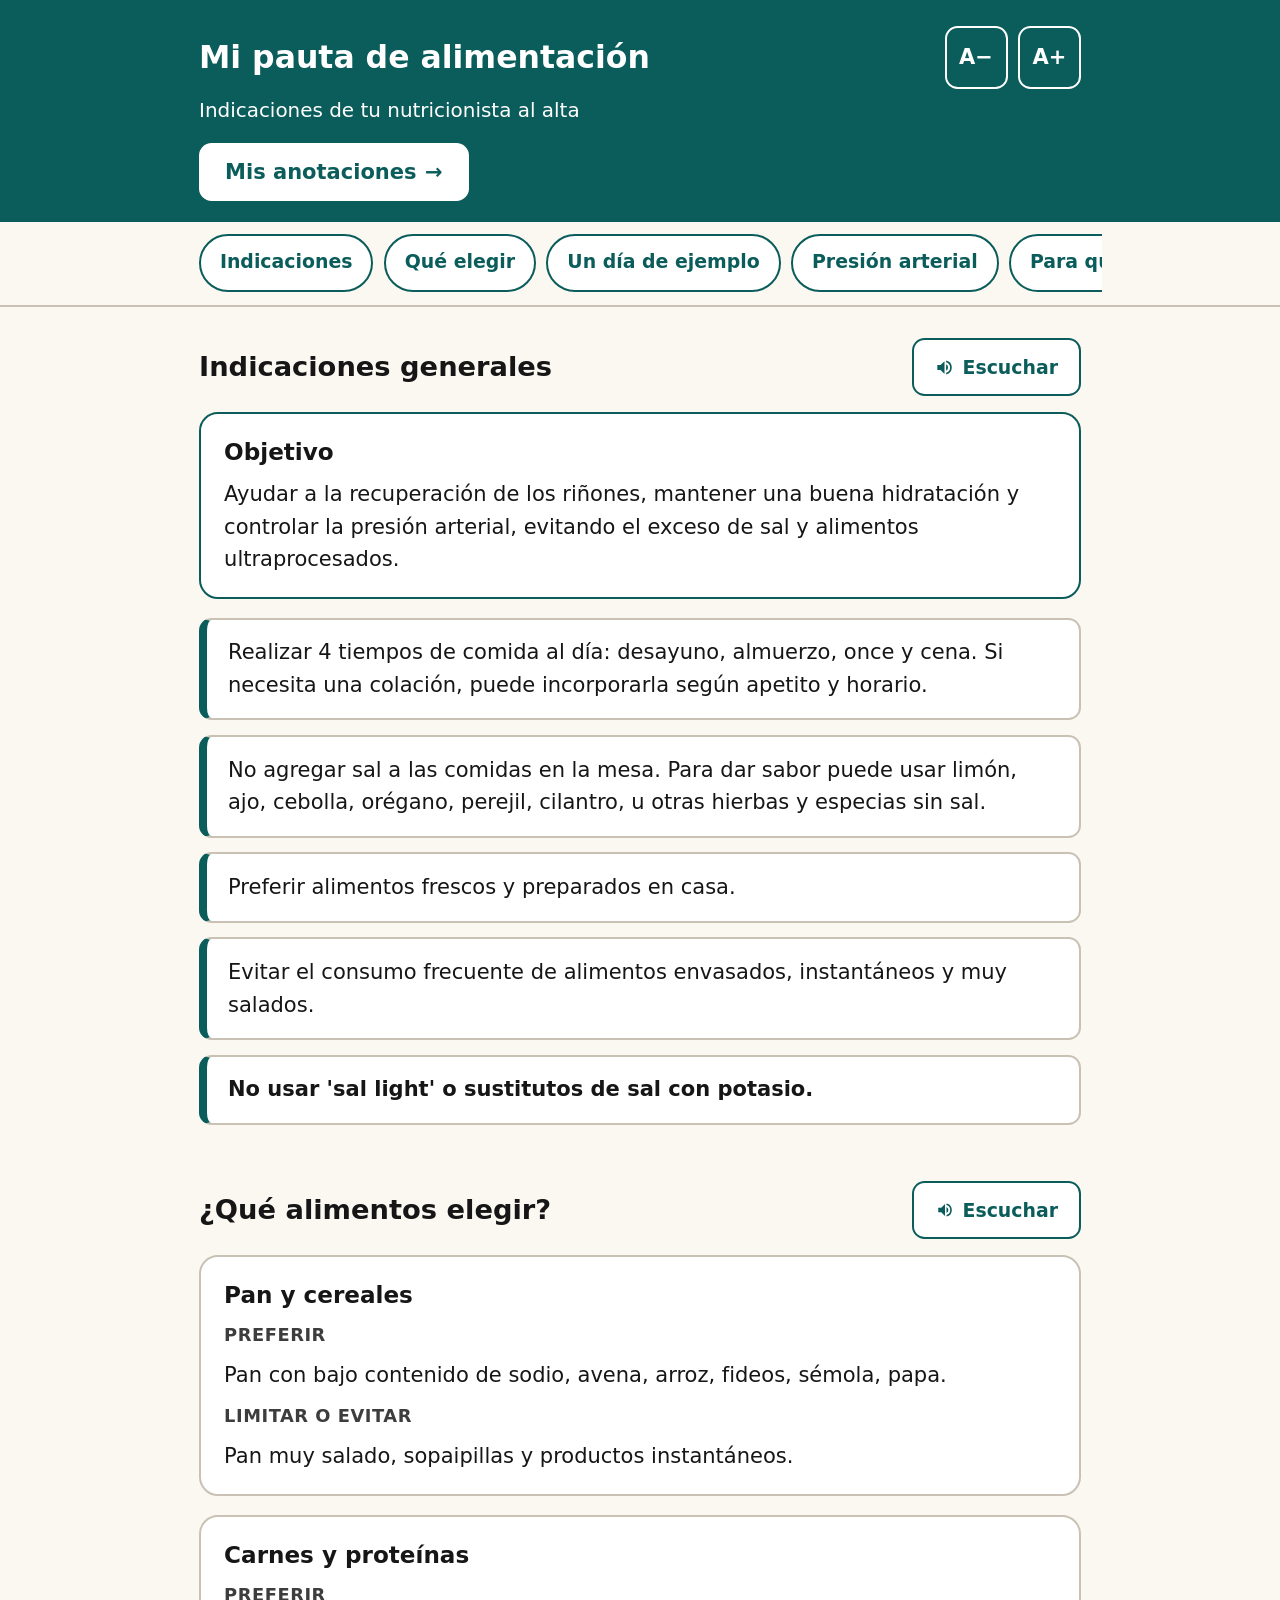
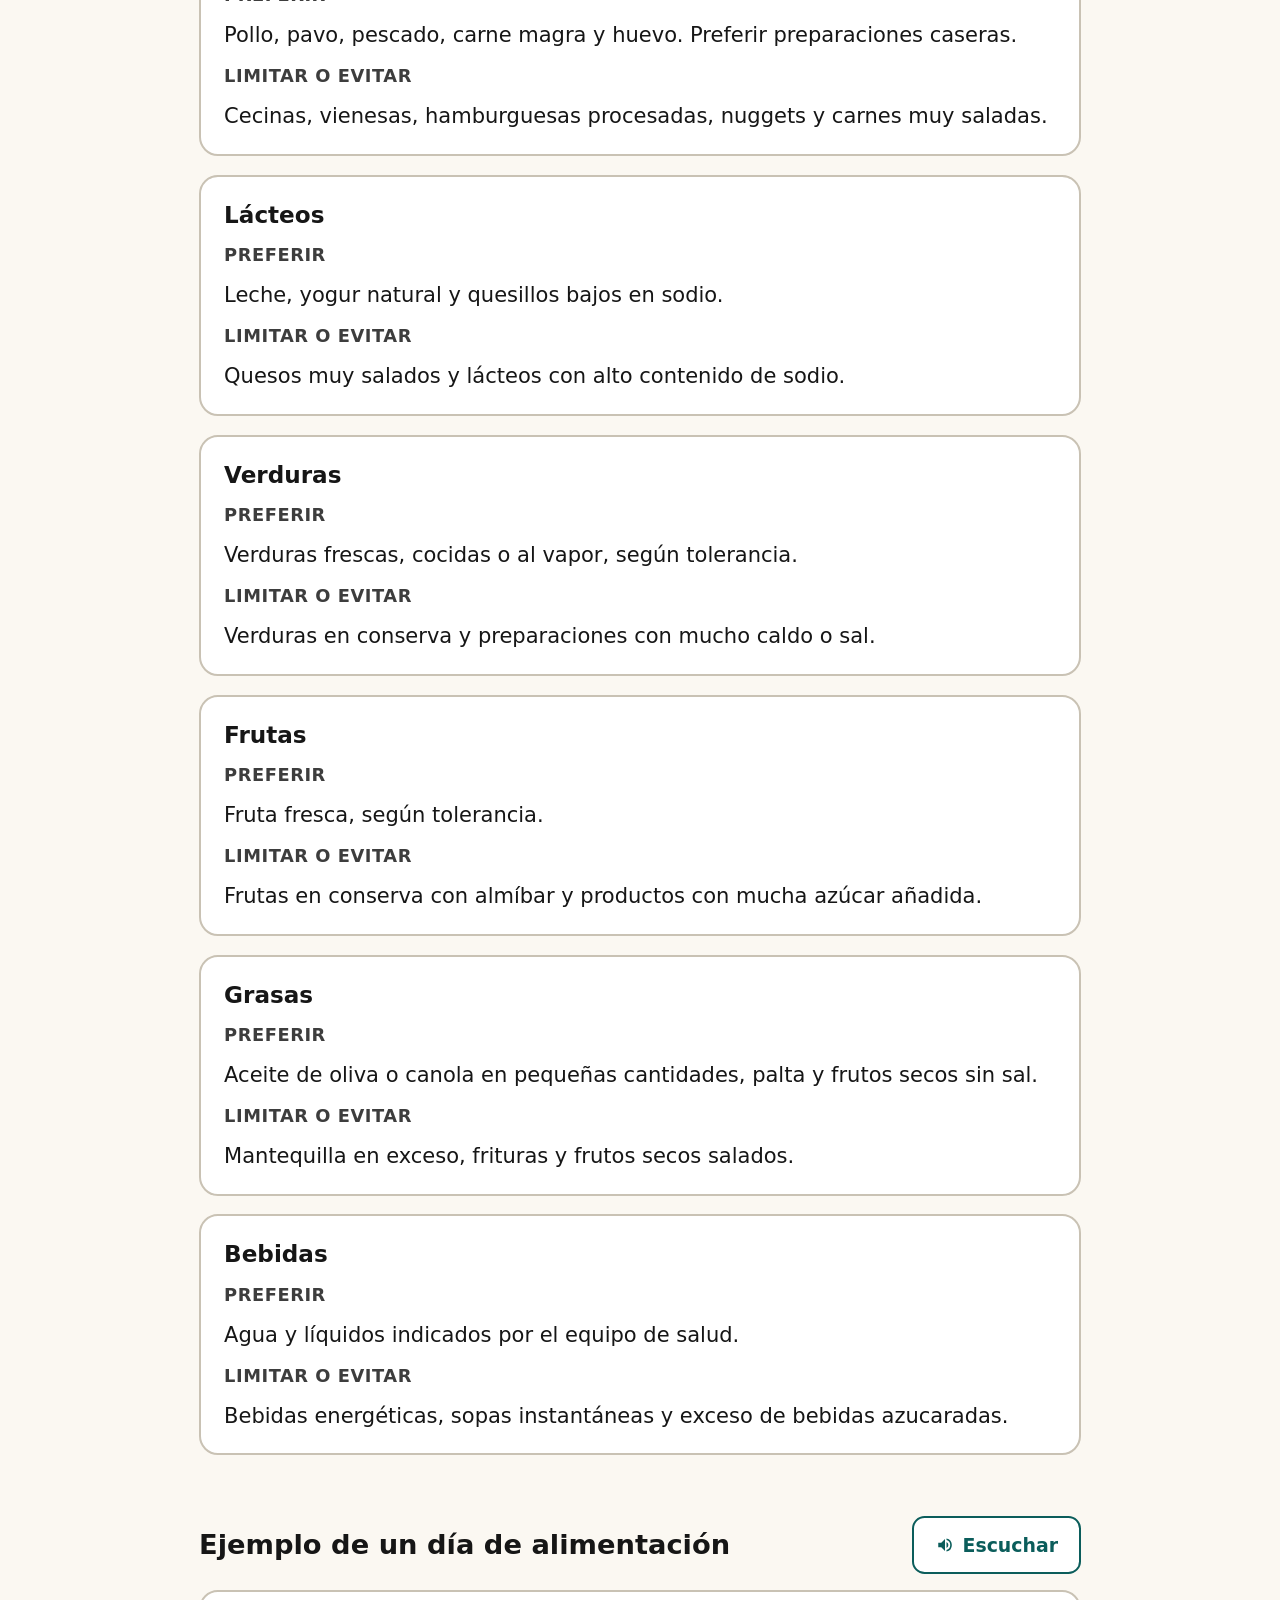
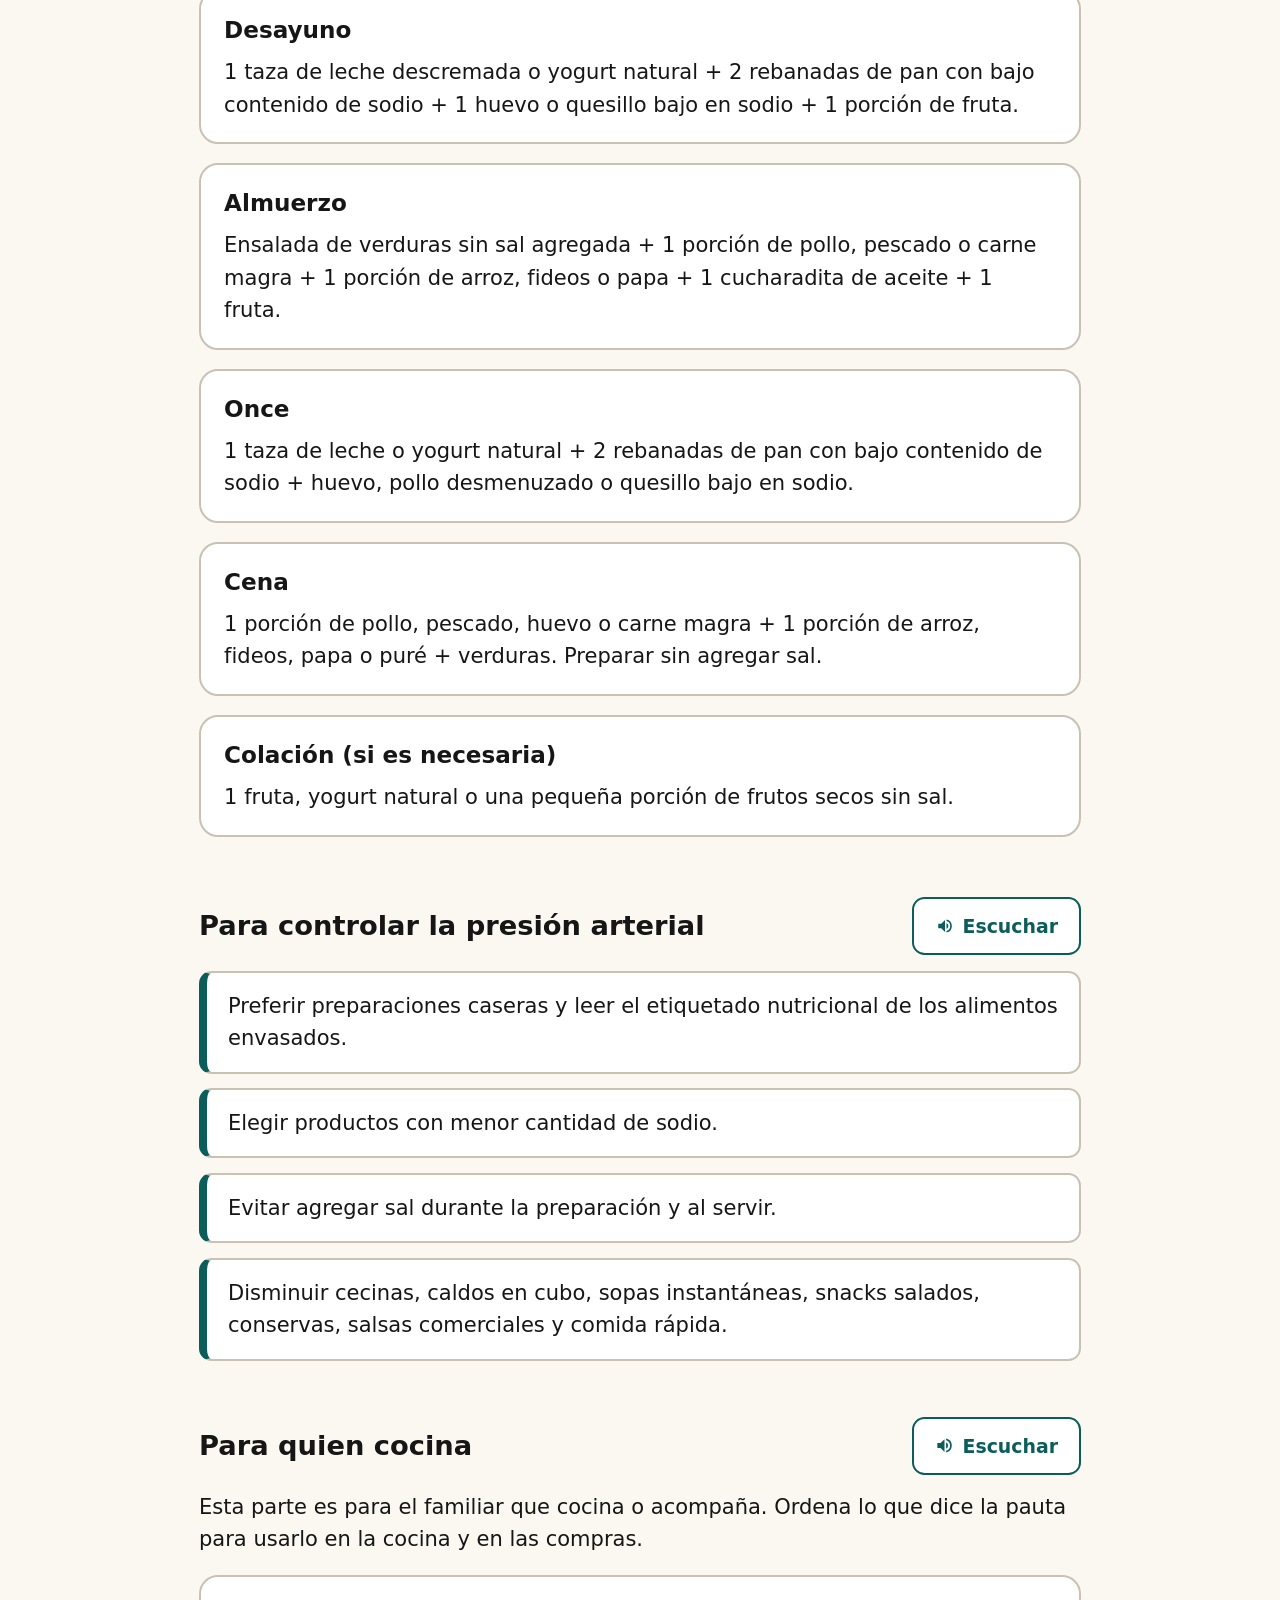
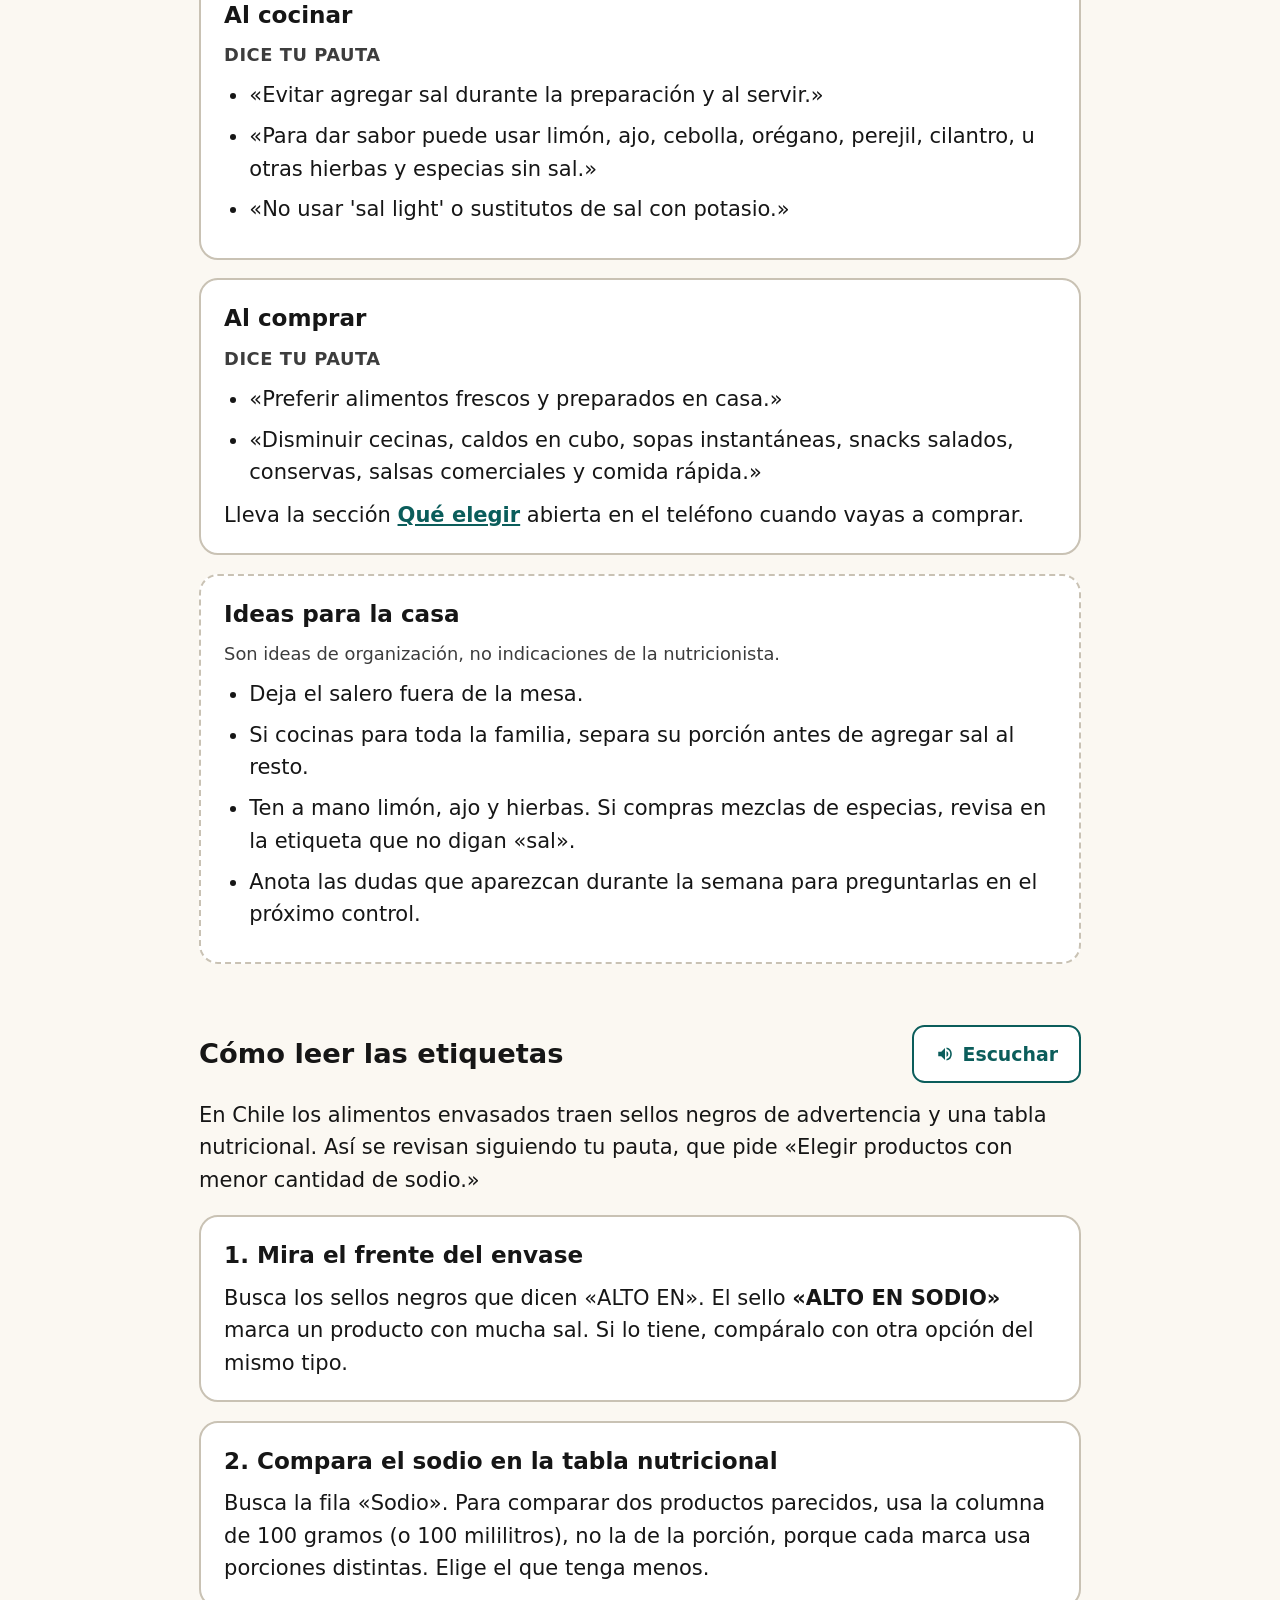
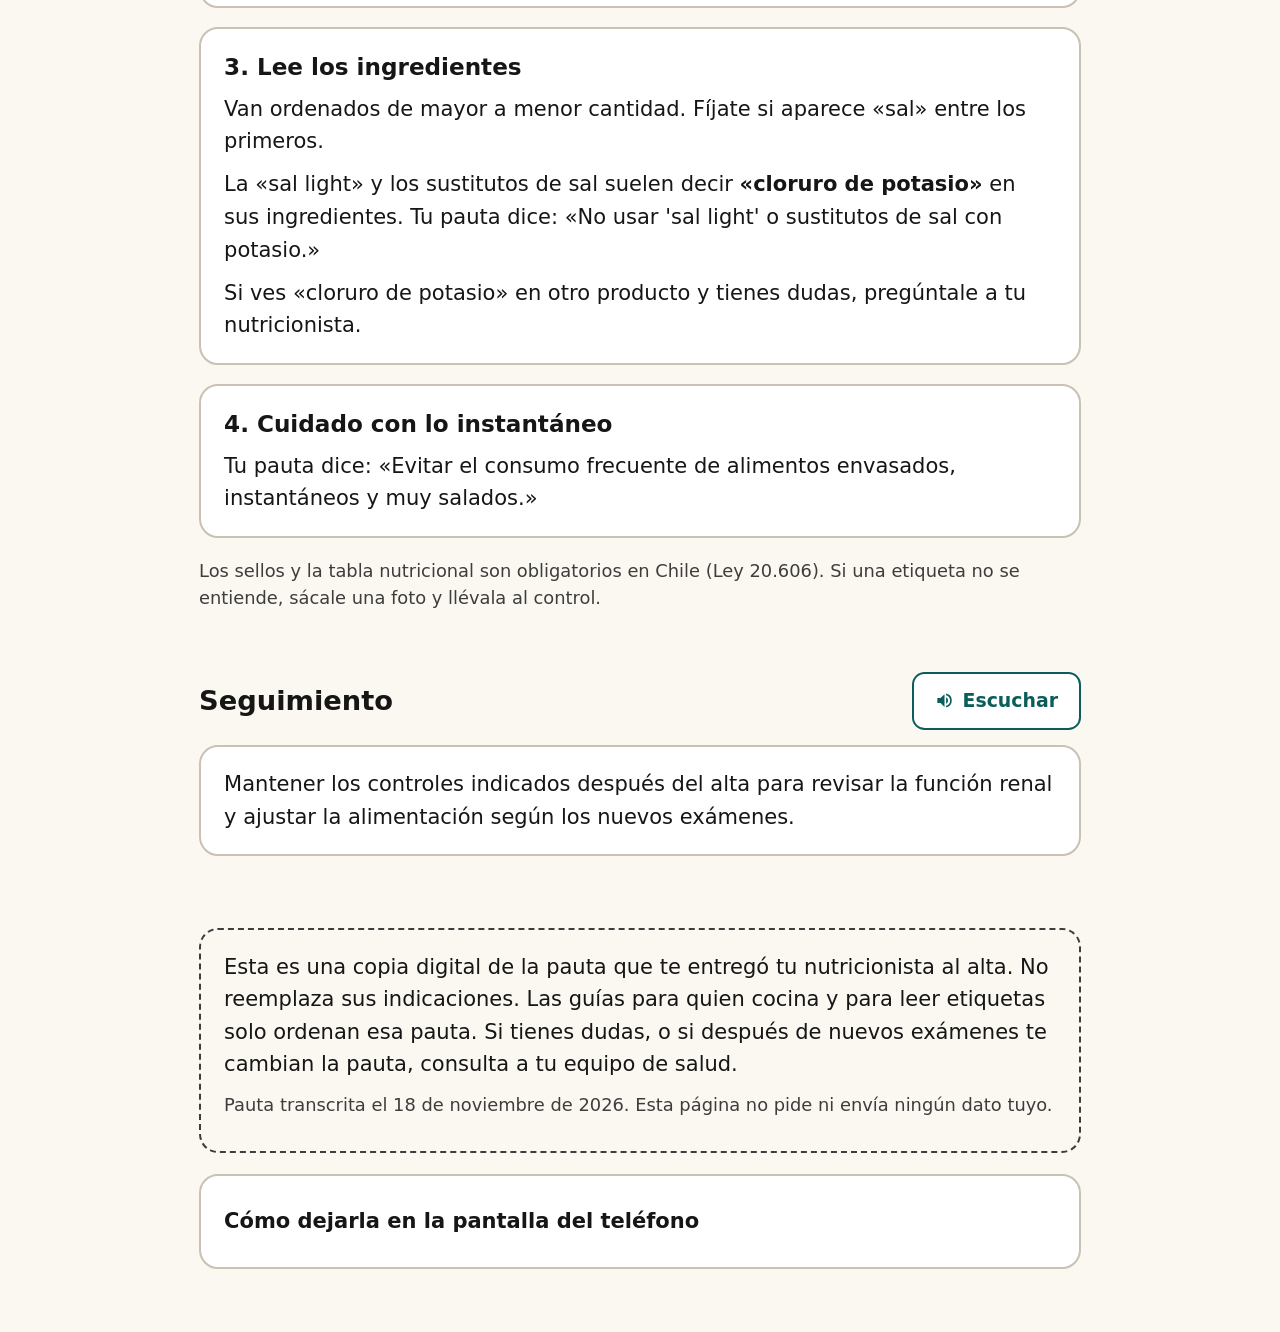
==== pauta-personal/index.html @ c44f3ee8 "feat: publish discharge diet pauta and on-device notes" ====
<!doctype html>
<html lang="es-CL">
<head>
  <meta charset="utf-8">
  <meta name="viewport" content="width=device-width, initial-scale=1, viewport-fit=cover">
  <meta name="robots" content="noindex, nofollow">
  <meta name="theme-color" content="#0b5d5b">
  <title>Mi pauta de alimentación</title>
  <link rel="manifest" href="manifest.webmanifest">
  <link rel="icon" href="icon.svg" type="image/svg+xml">
  <link rel="apple-touch-icon" href="icon-180.png">
  <meta name="apple-mobile-web-app-capable" content="yes">
  <meta name="apple-mobile-web-app-title" content="Mi pauta">
  <link rel="stylesheet" href="styles.css">
</head>
<body>
  <a class="skip" href="#contenido">Ir al contenido</a>

  <header class="top">
    <div class="wrap">
      <h1>Mi pauta de alimentación</h1>
      <p class="sub">Indicaciones de tu nutricionista al alta</p>
      <div class="size" role="group" aria-label="Tamaño de la letra">
        <button type="button" id="smaller" aria-label="Letra más chica">A−</button>
        <button type="button" id="bigger" aria-label="Letra más grande">A+</button>
      </div>
      <a class="pagelink" href="registro.html">Mis anotaciones <span aria-hidden="true">→</span></a>
    </div>
  </header>

  <nav class="menu" aria-label="Secciones">
    <ul class="wrap">
      <li><a href="#indicaciones">Indicaciones</a></li>
      <li><a href="#elegir">Qué elegir</a></li>
      <li><a href="#dia">Un día de ejemplo</a></li>
      <li><a href="#presion">Presión arterial</a></li>
      <li><a href="#cocina">Para quien cocina</a></li>
      <li><a href="#etiquetas">Leer etiquetas</a></li>
      <li><a href="#seguimiento">Seguimiento</a></li>
    </ul>
  </nav>

  <main id="contenido" class="wrap">

    <section id="indicaciones" aria-labelledby="t-indicaciones">
      <div class="head">
        <h2 id="t-indicaciones">Indicaciones generales</h2>
        <button type="button" class="speak" data-target="indicaciones">Escuchar</button>
      </div>
      <div class="card objetivo">
        <h3>Objetivo</h3>
        <p>Ayudar a la recuperación de los riñones, mantener una buena hidratación y controlar la presión arterial, evitando el exceso de sal y alimentos ultraprocesados.</p>
      </div>
      <ul class="list">
        <li>Realizar 4 tiempos de comida al día: desayuno, almuerzo, once y cena. Si necesita una colación, puede incorporarla según apetito y horario.</li>
        <li>No agregar sal a las comidas en la mesa. Para dar sabor puede usar limón, ajo, cebolla, orégano, perejil, cilantro, u otras hierbas y especias sin sal.</li>
        <li>Preferir alimentos frescos y preparados en casa.</li>
        <li>Evitar el consumo frecuente de alimentos envasados, instantáneos y muy salados.</li>
        <li><strong>No usar 'sal light' o sustitutos de sal con potasio.</strong></li>
      </ul>
    </section>

    <section id="elegir" aria-labelledby="t-elegir">
      <div class="head">
        <h2 id="t-elegir">¿Qué alimentos elegir?</h2>
        <button type="button" class="speak" data-target="elegir">Escuchar</button>
      </div>

      <article class="card group">
        <h3>Pan y cereales</h3>
        <p class="lbl">Preferir</p>
        <p>Pan con bajo contenido de sodio, avena, arroz, fideos, sémola, papa.</p>
        <p class="lbl">Limitar o evitar</p>
        <p>Pan muy salado, sopaipillas y productos instantáneos.</p>
      </article>

      <article class="card group">
        <h3>Carnes y proteínas</h3>
        <p class="lbl">Preferir</p>
        <p>Pollo, pavo, pescado, carne magra y huevo. Preferir preparaciones caseras.</p>
        <p class="lbl">Limitar o evitar</p>
        <p>Cecinas, vienesas, hamburguesas procesadas, nuggets y carnes muy saladas.</p>
      </article>

      <article class="card group">
        <h3>Lácteos</h3>
        <p class="lbl">Preferir</p>
        <p>Leche, yogur natural y quesillos bajos en sodio.</p>
        <p class="lbl">Limitar o evitar</p>
        <p>Quesos muy salados y lácteos con alto contenido de sodio.</p>
      </article>

      <article class="card group">
        <h3>Verduras</h3>
        <p class="lbl">Preferir</p>
        <p>Verduras frescas, cocidas o al vapor, según tolerancia.</p>
        <p class="lbl">Limitar o evitar</p>
        <p>Verduras en conserva y preparaciones con mucho caldo o sal.</p>
      </article>

      <article class="card group">
        <h3>Frutas</h3>
        <p class="lbl">Preferir</p>
        <p>Fruta fresca, según tolerancia.</p>
        <p class="lbl">Limitar o evitar</p>
        <p>Frutas en conserva con almíbar y productos con mucha azúcar añadida.</p>
      </article>

      <article class="card group">
        <h3>Grasas</h3>
        <p class="lbl">Preferir</p>
        <p>Aceite de oliva o canola en pequeñas cantidades, palta y frutos secos sin sal.</p>
        <p class="lbl">Limitar o evitar</p>
        <p>Mantequilla en exceso, frituras y frutos secos salados.</p>
      </article>

      <article class="card group">
        <h3>Bebidas</h3>
        <p class="lbl">Preferir</p>
        <p>Agua y líquidos indicados por el equipo de salud.</p>
        <p class="lbl">Limitar o evitar</p>
        <p>Bebidas energéticas, sopas instantáneas y exceso de bebidas azucaradas.</p>
      </article>
    </section>

    <section id="dia" aria-labelledby="t-dia">
      <div class="head">
        <h2 id="t-dia">Ejemplo de un día de alimentación</h2>
        <button type="button" class="speak" data-target="dia">Escuchar</button>
      </div>

      <article class="card meal">
        <h3>Desayuno</h3>
        <p>1 taza de leche descremada o yogurt natural + 2 rebanadas de pan con bajo contenido de sodio + 1 huevo o quesillo bajo en sodio + 1 porción de fruta.</p>
      </article>
      <article class="card meal">
        <h3>Almuerzo</h3>
        <p>Ensalada de verduras sin sal agregada + 1 porción de pollo, pescado o carne magra + 1 porción de arroz, fideos o papa + 1 cucharadita de aceite + 1 fruta.</p>
      </article>
      <article class="card meal">
        <h3>Once</h3>
        <p>1 taza de leche o yogurt natural + 2 rebanadas de pan con bajo contenido de sodio + huevo, pollo desmenuzado o quesillo bajo en sodio.</p>
      </article>
      <article class="card meal">
        <h3>Cena</h3>
        <p>1 porción de pollo, pescado, huevo o carne magra + 1 porción de arroz, fideos, papa o puré + verduras. Preparar sin agregar sal.</p>
      </article>
      <article class="card meal">
        <h3>Colación (si es necesaria)</h3>
        <p>1 fruta, yogurt natural o una pequeña porción de frutos secos sin sal.</p>
      </article>
    </section>

    <section id="presion" aria-labelledby="t-presion">
      <div class="head">
        <h2 id="t-presion">Para controlar la presión arterial</h2>
        <button type="button" class="speak" data-target="presion">Escuchar</button>
      </div>
      <ul class="list">
        <li>Preferir preparaciones caseras y leer el etiquetado nutricional de los alimentos envasados.</li>
        <li>Elegir productos con menor cantidad de sodio.</li>
        <li>Evitar agregar sal durante la preparación y al servir.</li>
        <li>Disminuir cecinas, caldos en cubo, sopas instantáneas, snacks salados, conservas, salsas comerciales y comida rápida.</li>
      </ul>
    </section>

    <section id="cocina" aria-labelledby="t-cocina">
      <div class="head">
        <h2 id="t-cocina">Para quien cocina</h2>
        <button type="button" class="speak" data-target="cocina">Escuchar</button>
      </div>
      <p class="intro">Esta parte es para el familiar que cocina o acompaña. Ordena lo que dice la pauta para usarlo en la cocina y en las compras.</p>

      <article class="card">
        <h3>Al cocinar</h3>
        <p class="lbl">Dice tu pauta</p>
        <ul class="quotes">
          <li>«Evitar agregar sal durante la preparación y al servir.»</li>
          <li>«Para dar sabor puede usar limón, ajo, cebolla, orégano, perejil, cilantro, u otras hierbas y especias sin sal.»</li>
          <li>«No usar 'sal light' o sustitutos de sal con potasio.»</li>
        </ul>
      </article>

      <article class="card">
        <h3>Al comprar</h3>
        <p class="lbl">Dice tu pauta</p>
        <ul class="quotes">
          <li>«Preferir alimentos frescos y preparados en casa.»</li>
          <li>«Disminuir cecinas, caldos en cubo, sopas instantáneas, snacks salados, conservas, salsas comerciales y comida rápida.»</li>
        </ul>
        <p>Lleva la sección <a href="#elegir">Qué elegir</a> abierta en el teléfono cuando vayas a comprar.</p>
      </article>

      <article class="card tips">
        <h3>Ideas para la casa</h3>
        <p class="small">Son ideas de organización, no indicaciones de la nutricionista.</p>
        <ul>
          <li>Deja el salero fuera de la mesa.</li>
          <li>Si cocinas para toda la familia, separa su porción antes de agregar sal al resto.</li>
          <li>Ten a mano limón, ajo y hierbas. Si compras mezclas de especias, revisa en la etiqueta que no digan «sal».</li>
          <li>Anota las dudas que aparezcan durante la semana para preguntarlas en el próximo control.</li>
        </ul>
      </article>
    </section>

    <section id="etiquetas" aria-labelledby="t-etiquetas">
      <div class="head">
        <h2 id="t-etiquetas">Cómo leer las etiquetas</h2>
        <button type="button" class="speak" data-target="etiquetas">Escuchar</button>
      </div>
      <p class="intro">En Chile los alimentos envasados traen sellos negros de advertencia y una tabla nutricional. Así se revisan siguiendo tu pauta, que pide «Elegir productos con menor cantidad de sodio.»</p>

      <ol class="steps">
        <li class="card">
          <h3>1. Mira el frente del envase</h3>
          <p>Busca los sellos negros que dicen «ALTO EN». El sello <strong>«ALTO EN SODIO»</strong> marca un producto con mucha sal. Si lo tiene, compáralo con otra opción del mismo tipo.</p>
        </li>
        <li class="card">
          <h3>2. Compara el sodio en la tabla nutricional</h3>
          <p>Busca la fila «Sodio». Para comparar dos productos parecidos, usa la columna de 100 gramos (o 100 mililitros), no la de la porción, porque cada marca usa porciones distintas. Elige el que tenga menos.</p>
        </li>
        <li class="card">
          <h3>3. Lee los ingredientes</h3>
          <p>Van ordenados de mayor a menor cantidad. Fíjate si aparece «sal» entre los primeros.</p>
          <p>La «sal light» y los sustitutos de sal suelen decir <strong>«cloruro de potasio»</strong> en sus ingredientes. Tu pauta dice: «No usar 'sal light' o sustitutos de sal con potasio.»</p>
          <p>Si ves «cloruro de potasio» en otro producto y tienes dudas, pregúntale a tu nutricionista.</p>
        </li>
        <li class="card">
          <h3>4. Cuidado con lo instantáneo</h3>
          <p>Tu pauta dice: «Evitar el consumo frecuente de alimentos envasados, instantáneos y muy salados.»</p>
        </li>
      </ol>
      <p class="small">Los sellos y la tabla nutricional son obligatorios en Chile (Ley 20.606). Si una etiqueta no se entiende, sácale una foto y llévala al control.</p>
    </section>

    <section id="seguimiento" aria-labelledby="t-seguimiento">
      <div class="head">
        <h2 id="t-seguimiento">Seguimiento</h2>
        <button type="button" class="speak" data-target="seguimiento">Escuchar</button>
      </div>
      <div class="card">
        <p>Mantener los controles indicados después del alta para revisar la función renal y ajustar la alimentación según los nuevos exámenes.</p>
      </div>
    </section>

    <aside class="note" aria-label="Aviso">
      <p>Esta es una copia digital de la pauta que te entregó tu nutricionista al alta. No reemplaza sus indicaciones. Las guías para quien cocina y para leer etiquetas solo ordenan esa pauta. Si tienes dudas, o si después de nuevos exámenes te cambian la pauta, consulta a tu equipo de salud.</p>
      <p class="small">Pauta transcrita el 18 de noviembre de 2026. Esta página no pide ni envía ningún dato tuyo.</p>
    </aside>

    <details class="install">
      <summary>Cómo dejarla en la pantalla del teléfono</summary>
      <p><strong>Android (Chrome):</strong> toca el menú de tres puntos y elige «Agregar a la pantalla principal» o «Instalar aplicación».</p>
      <p><strong>iPhone (Safari):</strong> toca el botón Compartir y elige «Agregar a inicio».</p>
      <p>Después funciona aunque no tengas internet.</p>
    </details>
  </main>

  <script src="app.js"></script>
</body>
</html>
---- pauta-personal/styles.css ----
:root {
  --bg: #fbf8f2;
  --card: #ffffff;
  --ink: #161616;
  --muted: #3d3d3d;
  --accent: #0b5d5b;
  --accent-ink: #ffffff;
  --line: #c9c2b4;
  --focus: #b34700;
  --scale: 1;
  color-scheme: light;
}

* { box-sizing: border-box; }

html {
  font-size: calc(21px * var(--scale));
  scroll-behavior: smooth;
  scroll-padding-top: 5.5rem;
  -webkit-text-size-adjust: 100%;
}

@media (prefers-reduced-motion: reduce) {
  html { scroll-behavior: auto; }
}

body {
  margin: 0;
  background: var(--bg);
  color: var(--ink);
  font-family: system-ui, -apple-system, "Segoe UI", Roboto, "Helvetica Neue", Arial, sans-serif;
  line-height: 1.55;
}

.wrap {
  max-width: 44rem;
  margin: 0 auto;
  padding: 0 1rem;
}

.skip {
  position: absolute;
  left: -999px;
}
.skip:focus {
  left: 1rem;
  top: 1rem;
  z-index: 10;
  background: var(--card);
  padding: .5rem 1rem;
}

:focus-visible {
  outline: 4px solid var(--focus);
  outline-offset: 3px;
}

/* Header */
.top {
  background: var(--accent);
  color: var(--accent-ink);
  padding: 1.25rem 0 1rem;
}
/* Wraps instead of overflowing: at large text sizes on a narrow phone the
   size buttons move below the title. */
.top .wrap {
  display: flex;
  flex-wrap: wrap;
  gap: .25rem 1rem;
  align-items: center;
}
.top h1 {
  flex: 1 1 auto;
  min-width: 0;
  margin: 0;
  font-size: 1.5rem;
  line-height: 1.2;
  overflow-wrap: break-word;
}
.top .sub {
  order: 1;
  flex-basis: 100%;
  margin: 0;
  font-size: .95rem;
}
.size {
  display: flex;
  gap: .5rem;
}
.size button {
  min-width: 3rem;
  min-height: 3rem;
  font: inherit;
  font-weight: 700;
  border: 2px solid var(--accent-ink);
  border-radius: .6rem;
  background: transparent;
  color: var(--accent-ink);
  cursor: pointer;
}

/* Link between the pauta and Mis anotaciones */
.pagelink {
  order: 2;
  max-width: 100%;
  display: inline-flex;
  align-items: center;
  gap: .4rem;
  min-height: max(48px, 2.75rem);
  margin-top: .6rem;
  padding: .4rem 1.1rem;
  border: 3px solid var(--accent-ink);
  border-radius: .6rem;
  background: var(--accent-ink);
  color: var(--accent);
  font-weight: 800;
  font-size: 1rem;
  text-decoration: none;
}
.pagelink:focus-visible { outline-color: #ffd28a; }

/* Menu */
.menu {
  position: sticky;
  top: 0;
  z-index: 5;
  background: var(--bg);
  border-bottom: 2px solid var(--line);
}
.menu ul {
  list-style: none;
  display: flex;
  gap: .5rem;
  overflow-x: auto;
  padding-top: .6rem;
  padding-bottom: .6rem;
  margin: 0 auto;
  scrollbar-width: none;
}
.menu a {
  display: block;
  white-space: nowrap;
  padding: .5rem .9rem;
  min-height: 2.75rem;
  border: 2px solid var(--accent);
  border-radius: 2rem;
  color: var(--accent);
  font-weight: 700;
  font-size: .9rem;
  text-decoration: none;
  background: var(--card);
}

/* Sections */
section {
  padding: 1.5rem 0 .5rem;
}
.head {
  display: flex;
  flex-wrap: wrap;
  justify-content: space-between;
  align-items: center;
  gap: .5rem 1rem;
  margin-bottom: .75rem;
}
h2 {
  margin: 0;
  font-size: 1.3rem;
  line-height: 1.25;
}
h3 {
  margin: 0 0 .35rem;
  font-size: 1.1rem;
}

.speak {
  font: inherit;
  font-size: .9rem;
  font-weight: 700;
  min-height: 2.75rem;
  padding: .4rem 1rem;
  border: 2px solid var(--accent);
  border-radius: .6rem;
  background: var(--card);
  color: var(--accent);
  cursor: pointer;
}
.speak::before {
  content: "";
  display: inline-block;
  width: 1em;
  height: 1em;
  margin-right: .45em;
  vertical-align: -.15em;
  background: currentColor;
  -webkit-mask: url("speaker.svg") center / contain no-repeat;
  mask: url("speaker.svg") center / contain no-repeat;
}
.speak[aria-pressed="true"] {
  background: var(--accent);
  color: var(--accent-ink);
}
.speak[hidden] { display: none; }

.card {
  background: var(--card);
  border: 2px solid var(--line);
  border-radius: .9rem;
  padding: 1rem 1.1rem;
  margin-bottom: .9rem;
}
.card p { margin: 0 0 .5rem; }
.card p:last-child { margin-bottom: 0; }

.objetivo { border-color: var(--accent); }

.list {
  margin: 0;
  padding: 0;
  list-style: none;
}
.list li {
  background: var(--card);
  border: 2px solid var(--line);
  border-left: 8px solid var(--accent);
  border-radius: .6rem;
  padding: .8rem 1rem;
  margin-bottom: .7rem;
}

.lbl {
  margin: .6rem 0 .1rem;
  font-size: .85rem;
  font-weight: 800;
  letter-spacing: .03em;
  text-transform: uppercase;
  color: var(--muted);
}
.lbl:first-of-type { margin-top: .2rem; }

.intro { margin: 0 0 .9rem; }

.quotes,
.tips ul {
  margin: .2rem 0 .5rem;
  padding-left: 1.2rem;
}
.quotes li,
.tips li { margin-bottom: .4rem; }
.tips { border-style: dashed; }

.steps {
  list-style: none;
  margin: 0;
  padding: 0;
}

.card a { color: var(--accent); font-weight: 700; }

.note {
  margin: 2rem 0 1rem;
  padding: 1rem 1.1rem;
  border: 2px dashed var(--muted);
  border-radius: .9rem;
}
.note p { margin: 0 0 .5rem; }
.small { font-size: .85rem; color: var(--muted); }

.install {
  margin: 0 0 3rem;
  padding: .8rem 1.1rem;
  background: var(--card);
  border: 2px solid var(--line);
  border-radius: .9rem;
}
.install summary {
  font-weight: 700;
  cursor: pointer;
  min-height: 2.75rem;
  display: flex;
  align-items: center;
}

@media print {
  .menu, .size, .speak, .install, .skip, .pagelink { display: none !important; }
  .top { background: none; color: var(--ink); }
  html { font-size: 12pt; }
  .card, .list li { break-inside: avoid; }
}
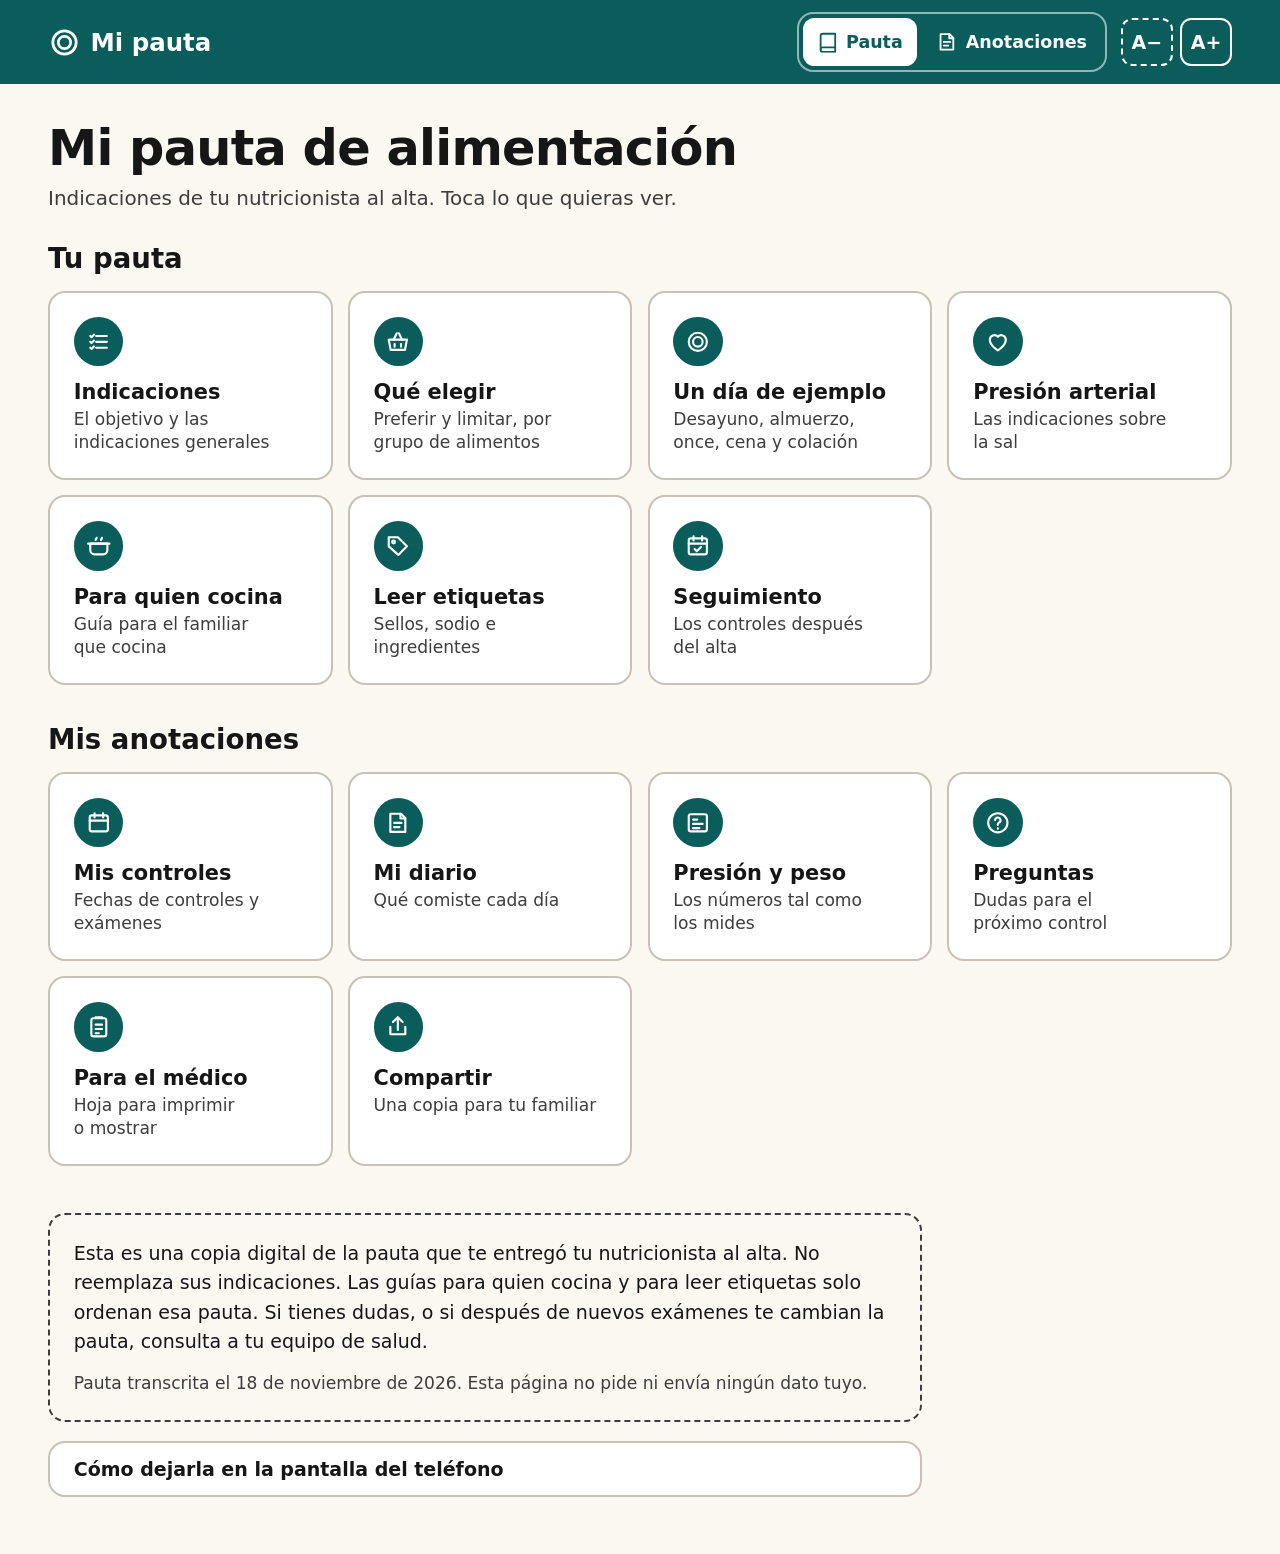
==== commit 118bbcdc: "feat: responsive tile hub redesign with one section per screen" ====
--- a/pauta-personal/index.html
+++ b/pauta-personal/index.html
@@ -12,248 +12,339 @@
   <meta name="apple-mobile-web-app-capable" content="yes">
   <meta name="apple-mobile-web-app-title" content="Mi pauta">
   <link rel="stylesheet" href="styles.css">
+  <script src="router.js"></script>
 </head>
-<body>
+<body class="pauta">
+  <svg width="0" height="0" style="position:absolute" aria-hidden="true" focusable="false">
+    <symbol id="i-plate" viewBox="0 0 24 24"><circle cx="12" cy="12" r="8.5"/><circle cx="12" cy="12" r="4.5"/></symbol>
+    <symbol id="i-book" viewBox="0 0 24 24"><path d="M4 5.5A2.5 2.5 0 0 1 6.5 3H20v15H6.5A2.5 2.5 0 0 0 4 20.5z"/><path d="M4 20.5A2.5 2.5 0 0 0 6.5 23H20v-5"/></symbol>
+    <symbol id="i-note" viewBox="0 0 24 24"><path d="M5 3.5h10l4 4V20.5H5z"/><path d="M14.5 3.5V8H19M8.5 12h7M8.5 16h5"/></symbol>
+    <symbol id="i-home" viewBox="0 0 24 24"><path d="M3.5 11L12 4l8.5 7"/><path d="M6 9.5V20h12V9.5"/></symbol>
+    <symbol id="i-list" viewBox="0 0 24 24"><path d="M9.5 6.5h10M9.5 12h10M9.5 17.5h10"/><path d="M4 6.5l1.2 1.2L7.4 5.3M4 12l1.2 1.2 2.2-2.4M4 17.5l1.2 1.2 2.2-2.4"/></symbol>
+    <symbol id="i-basket" viewBox="0 0 24 24"><path d="M3.5 10h17l-1.8 9.5H5.3z"/><path d="M8 10l3-6M16 10l-3-6M9 14v2.5M15 14v2.5"/></symbol>
+    <symbol id="i-heart" viewBox="0 0 24 24"><path d="M12 20s-7.5-4.6-7.5-10A4.3 4.3 0 0 1 12 7.2 4.3 4.3 0 0 1 19.5 10c0 5.4-7.5 10-7.5 10z"/></symbol>
+    <symbol id="i-pot" viewBox="0 0 24 24"><path d="M4 10h16v6a4 4 0 0 1-4 4H8a4 4 0 0 1-4-4z"/><path d="M2 10h20M9 6.5c0-1 1-1 1-2M14 6.5c0-1 1-1 1-2"/></symbol>
+    <symbol id="i-tag" viewBox="0 0 24 24"><path d="M3.5 12.5V4h8.5l8.5 8.5-8 8z"/><circle cx="8" cy="8.5" r="1.3"/></symbol>
+    <symbol id="i-calcheck" viewBox="0 0 24 24"><rect x="3.5" y="5" width="17" height="15" rx="2"/><path d="M3.5 10h17M8 3v4M16 3v4M9 15l2 2 4-4"/></symbol>
+    <symbol id="i-cal" viewBox="0 0 24 24"><rect x="3.5" y="5" width="17" height="15" rx="2"/><path d="M3.5 10h17M8 3v4M16 3v4"/></symbol>
+    <symbol id="i-num" viewBox="0 0 24 24"><rect x="3.5" y="4" width="17" height="16" rx="2"/><path d="M7.5 9h4M7.5 13h9M7.5 17h6"/></symbol>
+    <symbol id="i-q" viewBox="0 0 24 24"><circle cx="12" cy="12" r="9"/><path d="M9.5 9.5a2.5 2.5 0 1 1 3.5 2.3c-.7.3-1 .9-1 1.6V14M12 17.2v.3"/></symbol>
+    <symbol id="i-clip" viewBox="0 0 24 24"><rect x="5" y="4" width="14" height="17" rx="2"/><path d="M9 4V3h6v1M9 10h6M9 14h6M9 18h3"/></symbol>
+    <symbol id="i-share" viewBox="0 0 24 24"><path d="M12 3v12M7.5 7.5L12 3l4.5 4.5"/><path d="M5 12v7h14v-7"/></symbol>
+    <symbol id="i-speaker" viewBox="0 0 24 24"><path d="M4 9h4l5-4v14l-5-4H4z"/><path d="M16.5 9a4 4 0 0 1 0 6M19 6.5a7.5 7.5 0 0 1 0 11"/></symbol>
+    <symbol id="i-yes" viewBox="0 0 24 24"><circle cx="12" cy="12" r="9"/><path d="M8 12.5l3 3 5-6"/></symbol>
+    <symbol id="i-less" viewBox="0 0 24 24"><circle cx="12" cy="12" r="9"/><path d="M8 12h8"/></symbol>
+    <symbol id="i-right" viewBox="0 0 24 24"><path d="M9 5l7 7-7 7"/></symbol>
+    <symbol id="i-left" viewBox="0 0 24 24"><path d="M15 5l-7 7 7 7"/></symbol>
+  </svg>
+
   <a class="skip" href="#contenido">Ir al contenido</a>
 
   <header class="top">
     <div class="wrap">
-      <h1>Mi pauta de alimentación</h1>
-      <p class="sub">Indicaciones de tu nutricionista al alta</p>
+      <a class="brand" href="#inicio"><svg class="i" aria-hidden="true"><use href="#i-plate"/></svg>Mi pauta</a>
+      <nav class="switch" aria-label="Páginas">
+        <a href="index.html" aria-current="page"><svg class="i" aria-hidden="true"><use href="#i-book"/></svg>Pauta</a>
+        <a href="registro.html"><svg class="i" aria-hidden="true"><use href="#i-note"/></svg>Anotaciones</a>
+      </nav>
       <div class="size" role="group" aria-label="Tamaño de la letra">
         <button type="button" id="smaller" aria-label="Letra más chica">A−</button>
         <button type="button" id="bigger" aria-label="Letra más grande">A+</button>
       </div>
-      <a class="pagelink" href="registro.html">Mis anotaciones <span aria-hidden="true">→</span></a>
     </div>
   </header>
 
-  <nav class="menu" aria-label="Secciones">
-    <ul class="wrap">
-      <li><a href="#indicaciones">Indicaciones</a></li>
-      <li><a href="#elegir">Qué elegir</a></li>
-      <li><a href="#dia">Un día de ejemplo</a></li>
-      <li><a href="#presion">Presión arterial</a></li>
-      <li><a href="#cocina">Para quien cocina</a></li>
-      <li><a href="#etiquetas">Leer etiquetas</a></li>
-      <li><a href="#seguimiento">Seguimiento</a></li>
-    </ul>
-  </nav>
-
-  <main id="contenido" class="wrap">
-
-    <section id="indicaciones" aria-labelledby="t-indicaciones">
-      <div class="head">
-        <h2 id="t-indicaciones">Indicaciones generales</h2>
-        <button type="button" class="speak" data-target="indicaciones">Escuchar</button>
+  <main id="contenido" class="wrap" tabindex="-1">
+
+    <!-- Inicio: one tile per section -->
+    <div id="inicio" class="hub">
+      <div class="hello">
+        <h1>Mi pauta de alimentación</h1>
+        <p>Indicaciones de tu nutricionista al alta. Toca lo que quieras ver.</p>
       </div>
-      <div class="card objetivo">
-        <h3>Objetivo</h3>
-        <p>Ayudar a la recuperación de los riñones, mantener una buena hidratación y controlar la presión arterial, evitando el exceso de sal y alimentos ultraprocesados.</p>
+
+      <h2 class="group-h" id="g-pauta">Tu pauta</h2>
+      <ul class="tiles" aria-labelledby="g-pauta">
+        <li class="tile"><span class="ico"><svg class="i" aria-hidden="true"><use href="#i-list"/></svg></span><a href="#indicaciones">Indicaciones</a><p class="d">El objetivo y las indicaciones generales</p><svg class="i go" aria-hidden="true"><use href="#i-right"/></svg></li>
+        <li class="tile"><span class="ico"><svg class="i" aria-hidden="true"><use href="#i-basket"/></svg></span><a href="#elegir">Qué elegir</a><p class="d">Preferir y limitar, por grupo de alimentos</p><svg class="i go" aria-hidden="true"><use href="#i-right"/></svg></li>
+        <li class="tile"><span class="ico"><svg class="i" aria-hidden="true"><use href="#i-plate"/></svg></span><a href="#dia">Un día de ejemplo</a><p class="d">Desayuno, almuerzo, once, cena y colación</p><svg class="i go" aria-hidden="true"><use href="#i-right"/></svg></li>
+        <li class="tile"><span class="ico"><svg class="i" aria-hidden="true"><use href="#i-heart"/></svg></span><a href="#presion">Presión arterial</a><p class="d">Las indicaciones sobre la sal</p><svg class="i go" aria-hidden="true"><use href="#i-right"/></svg></li>
+        <li class="tile"><span class="ico"><svg class="i" aria-hidden="true"><use href="#i-pot"/></svg></span><a href="#cocina">Para quien cocina</a><p class="d">Guía para el familiar que cocina</p><svg class="i go" aria-hidden="true"><use href="#i-right"/></svg></li>
+        <li class="tile"><span class="ico"><svg class="i" aria-hidden="true"><use href="#i-tag"/></svg></span><a href="#etiquetas">Leer etiquetas</a><p class="d">Sellos, sodio e ingredientes</p><svg class="i go" aria-hidden="true"><use href="#i-right"/></svg></li>
+        <li class="tile"><span class="ico"><svg class="i" aria-hidden="true"><use href="#i-calcheck"/></svg></span><a href="#seguimiento">Seguimiento</a><p class="d">Los controles después del alta</p><svg class="i go" aria-hidden="true"><use href="#i-right"/></svg></li>
+      </ul>
+
+      <h2 class="group-h" id="g-notas">Mis anotaciones</h2>
+      <ul class="tiles" aria-labelledby="g-notas">
+        <li class="tile"><span class="ico"><svg class="i" aria-hidden="true"><use href="#i-cal"/></svg></span><a href="registro.html#controles">Mis controles</a><p class="d">Fechas de controles y exámenes</p><svg class="i go" aria-hidden="true"><use href="#i-right"/></svg></li>
+        <li class="tile"><span class="ico"><svg class="i" aria-hidden="true"><use href="#i-note"/></svg></span><a href="registro.html#diario">Mi diario</a><p class="d">Qué comiste cada día</p><svg class="i go" aria-hidden="true"><use href="#i-right"/></svg></li>
+        <li class="tile"><span class="ico"><svg class="i" aria-hidden="true"><use href="#i-num"/></svg></span><a href="registro.html#mediciones">Presión y peso</a><p class="d">Los números tal como los mides</p><svg class="i go" aria-hidden="true"><use href="#i-right"/></svg></li>
+        <li class="tile"><span class="ico"><svg class="i" aria-hidden="true"><use href="#i-q"/></svg></span><a href="registro.html#preguntas">Preguntas</a><p class="d">Dudas para el próximo control</p><svg class="i go" aria-hidden="true"><use href="#i-right"/></svg></li>
+        <li class="tile"><span class="ico"><svg class="i" aria-hidden="true"><use href="#i-clip"/></svg></span><a href="registro.html#medico">Para el médico</a><p class="d">Hoja para imprimir o mostrar</p><svg class="i go" aria-hidden="true"><use href="#i-right"/></svg></li>
+        <li class="tile"><span class="ico"><svg class="i" aria-hidden="true"><use href="#i-share"/></svg></span><a href="registro.html#compartir">Compartir</a><p class="d">Una copia para tu familiar</p><svg class="i go" aria-hidden="true"><use href="#i-right"/></svg></li>
+      </ul>
+
+      <aside class="note" aria-label="Aviso">
+        <p>Esta es una copia digital de la pauta que te entregó tu nutricionista al alta. No reemplaza sus indicaciones. Las guías para quien cocina y para leer etiquetas solo ordenan esa pauta. Si tienes dudas, o si después de nuevos exámenes te cambian la pauta, consulta a tu equipo de salud.</p>
+        <p class="small">Pauta transcrita el 18 de noviembre de 2026. Esta página no pide ni envía ningún dato tuyo.</p>
+      </aside>
+
+      <details class="install">
+        <summary>Cómo dejarla en la pantalla del teléfono</summary>
+        <p><strong>Android (Chrome):</strong> toca el menú de tres puntos y elige «Agregar a la pantalla principal» o «Instalar aplicación».</p>
+        <p><strong>iPhone (Safari):</strong> toca el botón Compartir y elige «Agregar a inicio».</p>
+        <p>Después funciona aunque no tengas internet.</p>
+      </details>
+    </div>
+
+    <!-- One section per screen -->
+    <div class="screen">
+      <div class="sections">
+
+        <section id="indicaciones" data-route aria-labelledby="t-indicaciones">
+          <nav class="crumbs" aria-label="Estás en"><ol><li><a href="#inicio"><svg class="i" aria-hidden="true"><use href="#i-home"/></svg>Mi pauta</a></li><li><span aria-current="page">Indicaciones</span></li></ol></nav>
+          <div class="sec-head">
+            <h2 id="t-indicaciones" tabindex="-1">Indicaciones generales</h2>
+            <button type="button" class="speak" data-target="indicaciones"><svg class="i" aria-hidden="true"><use href="#i-speaker"/></svg><span>Escuchar</span></button>
+          </div>
+          <div class="measure">
+            <div class="card objetivo">
+              <h3>Objetivo</h3>
+              <p>Ayudar a la recuperación de los riñones, mantener una buena hidratación y controlar la presión arterial, evitando el exceso de sal y alimentos ultraprocesados.</p>
+            </div>
+            <ul class="items">
+              <li>Realizar 4 tiempos de comida al día: desayuno, almuerzo, once y cena. Si necesita una colación, puede incorporarla según apetito y horario.</li>
+              <li>No agregar sal a las comidas en la mesa. Para dar sabor puede usar limón, ajo, cebolla, orégano, perejil, cilantro, u otras hierbas y especias sin sal.</li>
+              <li>Preferir alimentos frescos y preparados en casa.</li>
+              <li>Evitar el consumo frecuente de alimentos envasados, instantáneos y muy salados.</li>
+              <li class="key"><strong>No usar 'sal light' o sustitutos de sal con potasio.</strong></li>
+            </ul>
+          </div>
+          <nav class="pager" aria-label="Seguir leyendo">
+            <a class="next-link" href="#elegir"><span><span class="k">Siguiente</span> <span class="n">Qué elegir</span></span><svg class="i" aria-hidden="true"><use href="#i-right"/></svg></a>
+            <a class="home" href="#inicio"><svg class="i" aria-hidden="true"><use href="#i-home"/></svg><span class="k">Volver al inicio</span></a>
+          </nav>
+        </section>
+
+        <section id="elegir" data-route aria-labelledby="t-elegir">
+          <nav class="crumbs" aria-label="Estás en"><ol><li><a href="#inicio"><svg class="i" aria-hidden="true"><use href="#i-home"/></svg>Mi pauta</a></li><li><span aria-current="page">Qué elegir</span></li></ol></nav>
+          <div class="sec-head">
+            <h2 id="t-elegir" tabindex="-1">¿Qué alimentos elegir?</h2>
+            <button type="button" class="speak" data-target="elegir"><svg class="i" aria-hidden="true"><use href="#i-speaker"/></svg><span>Escuchar</span></button>
+          </div>
+          <div class="groups">
+            <article class="group">
+              <h3>Pan y cereales</h3>
+              <div class="half pref"><p class="tag"><svg class="i" aria-hidden="true"><use href="#i-yes"/></svg>Preferir</p><p>Pan con bajo contenido de sodio, avena, arroz, fideos, sémola, papa.</p></div>
+              <div class="half lim"><p class="tag"><svg class="i" aria-hidden="true"><use href="#i-less"/></svg>Limitar o evitar</p><p>Pan muy salado, sopaipillas y productos instantáneos.</p></div>
+            </article>
+            <article class="group">
+              <h3>Carnes y proteínas</h3>
+              <div class="half pref"><p class="tag"><svg class="i" aria-hidden="true"><use href="#i-yes"/></svg>Preferir</p><p>Pollo, pavo, pescado, carne magra y huevo. Preferir preparaciones caseras.</p></div>
+              <div class="half lim"><p class="tag"><svg class="i" aria-hidden="true"><use href="#i-less"/></svg>Limitar o evitar</p><p>Cecinas, vienesas, hamburguesas procesadas, nuggets y carnes muy saladas.</p></div>
+            </article>
+            <article class="group">
+              <h3>Lácteos</h3>
+              <div class="half pref"><p class="tag"><svg class="i" aria-hidden="true"><use href="#i-yes"/></svg>Preferir</p><p>Leche, yogur natural y quesillos bajos en sodio.</p></div>
+              <div class="half lim"><p class="tag"><svg class="i" aria-hidden="true"><use href="#i-less"/></svg>Limitar o evitar</p><p>Quesos muy salados y lácteos con alto contenido de sodio.</p></div>
+            </article>
+            <article class="group">
+              <h3>Verduras</h3>
+              <div class="half pref"><p class="tag"><svg class="i" aria-hidden="true"><use href="#i-yes"/></svg>Preferir</p><p>Verduras frescas, cocidas o al vapor, según tolerancia.</p></div>
+              <div class="half lim"><p class="tag"><svg class="i" aria-hidden="true"><use href="#i-less"/></svg>Limitar o evitar</p><p>Verduras en conserva y preparaciones con mucho caldo o sal.</p></div>
+            </article>
+            <article class="group">
+              <h3>Frutas</h3>
+              <div class="half pref"><p class="tag"><svg class="i" aria-hidden="true"><use href="#i-yes"/></svg>Preferir</p><p>Fruta fresca, según tolerancia.</p></div>
+              <div class="half lim"><p class="tag"><svg class="i" aria-hidden="true"><use href="#i-less"/></svg>Limitar o evitar</p><p>Frutas en conserva con almíbar y productos con mucha azúcar añadida.</p></div>
+            </article>
+            <article class="group">
+              <h3>Grasas</h3>
+              <div class="half pref"><p class="tag"><svg class="i" aria-hidden="true"><use href="#i-yes"/></svg>Preferir</p><p>Aceite de oliva o canola en pequeñas cantidades, palta y frutos secos sin sal.</p></div>
+              <div class="half lim"><p class="tag"><svg class="i" aria-hidden="true"><use href="#i-less"/></svg>Limitar o evitar</p><p>Mantequilla en exceso, frituras y frutos secos salados.</p></div>
+            </article>
+            <article class="group">
+              <h3>Bebidas</h3>
+              <div class="half pref"><p class="tag"><svg class="i" aria-hidden="true"><use href="#i-yes"/></svg>Preferir</p><p>Agua y líquidos indicados por el equipo de salud.</p></div>
+              <div class="half lim"><p class="tag"><svg class="i" aria-hidden="true"><use href="#i-less"/></svg>Limitar o evitar</p><p>Bebidas energéticas, sopas instantáneas y exceso de bebidas azucaradas.</p></div>
+            </article>
+          </div>
+          <nav class="pager" aria-label="Seguir leyendo">
+            <a href="#indicaciones"><svg class="i" aria-hidden="true"><use href="#i-left"/></svg><span><span class="k">Anterior</span> <span class="n">Indicaciones</span></span></a>
+            <a class="next-link" href="#dia"><span><span class="k">Siguiente</span> <span class="n">Un día de ejemplo</span></span><svg class="i" aria-hidden="true"><use href="#i-right"/></svg></a>
+            <a class="home" href="#inicio"><svg class="i" aria-hidden="true"><use href="#i-home"/></svg><span class="k">Volver al inicio</span></a>
+          </nav>
+        </section>
+
+        <section id="dia" data-route aria-labelledby="t-dia">
+          <nav class="crumbs" aria-label="Estás en"><ol><li><a href="#inicio"><svg class="i" aria-hidden="true"><use href="#i-home"/></svg>Mi pauta</a></li><li><span aria-current="page">Un día de ejemplo</span></li></ol></nav>
+          <div class="sec-head">
+            <h2 id="t-dia" tabindex="-1">Ejemplo de un día de alimentación</h2>
+            <button type="button" class="speak" data-target="dia"><svg class="i" aria-hidden="true"><use href="#i-speaker"/></svg><span>Escuchar</span></button>
+          </div>
+          <div class="grid">
+            <article class="card meal">
+              <h3>Desayuno</h3>
+              <p>1 taza de leche descremada o yogurt natural + 2 rebanadas de pan con bajo contenido de sodio + 1 huevo o quesillo bajo en sodio + 1 porción de fruta.</p>
+            </article>
+            <article class="card meal">
+              <h3>Almuerzo</h3>
+              <p>Ensalada de verduras sin sal agregada + 1 porción de pollo, pescado o carne magra + 1 porción de arroz, fideos o papa + 1 cucharadita de aceite + 1 fruta.</p>
+            </article>
+            <article class="card meal">
+              <h3>Once</h3>
+              <p>1 taza de leche o yogurt natural + 2 rebanadas de pan con bajo contenido de sodio + huevo, pollo desmenuzado o quesillo bajo en sodio.</p>
+            </article>
+            <article class="card meal">
+              <h3>Cena</h3>
+              <p>1 porción de pollo, pescado, huevo o carne magra + 1 porción de arroz, fideos, papa o puré + verduras. Preparar sin agregar sal.</p>
+            </article>
+            <article class="card meal">
+              <h3>Colación (si es necesaria)</h3>
+              <p>1 fruta, yogurt natural o una pequeña porción de frutos secos sin sal.</p>
+            </article>
+          </div>
+          <nav class="pager" aria-label="Seguir leyendo">
+            <a href="#elegir"><svg class="i" aria-hidden="true"><use href="#i-left"/></svg><span><span class="k">Anterior</span> <span class="n">Qué elegir</span></span></a>
+            <a class="next-link" href="#presion"><span><span class="k">Siguiente</span> <span class="n">Presión arterial</span></span><svg class="i" aria-hidden="true"><use href="#i-right"/></svg></a>
+            <a class="home" href="#inicio"><svg class="i" aria-hidden="true"><use href="#i-home"/></svg><span class="k">Volver al inicio</span></a>
+          </nav>
+        </section>
+
+        <section id="presion" data-route aria-labelledby="t-presion">
+          <nav class="crumbs" aria-label="Estás en"><ol><li><a href="#inicio"><svg class="i" aria-hidden="true"><use href="#i-home"/></svg>Mi pauta</a></li><li><span aria-current="page">Presión arterial</span></li></ol></nav>
+          <div class="sec-head">
+            <h2 id="t-presion" tabindex="-1">Para controlar la presión arterial</h2>
+            <button type="button" class="speak" data-target="presion"><svg class="i" aria-hidden="true"><use href="#i-speaker"/></svg><span>Escuchar</span></button>
+          </div>
+          <ul class="items measure">
+            <li>Preferir preparaciones caseras y leer el etiquetado nutricional de los alimentos envasados.</li>
+            <li>Elegir productos con menor cantidad de sodio.</li>
+            <li>Evitar agregar sal durante la preparación y al servir.</li>
+            <li>Disminuir cecinas, caldos en cubo, sopas instantáneas, snacks salados, conservas, salsas comerciales y comida rápida.</li>
+          </ul>
+          <nav class="pager" aria-label="Seguir leyendo">
+            <a href="#dia"><svg class="i" aria-hidden="true"><use href="#i-left"/></svg><span><span class="k">Anterior</span> <span class="n">Un día de ejemplo</span></span></a>
+            <a class="next-link" href="#cocina"><span><span class="k">Siguiente</span> <span class="n">Para quien cocina</span></span><svg class="i" aria-hidden="true"><use href="#i-right"/></svg></a>
+            <a class="home" href="#inicio"><svg class="i" aria-hidden="true"><use href="#i-home"/></svg><span class="k">Volver al inicio</span></a>
+          </nav>
+        </section>
+
+        <section id="cocina" data-route aria-labelledby="t-cocina">
+          <nav class="crumbs" aria-label="Estás en"><ol><li><a href="#inicio"><svg class="i" aria-hidden="true"><use href="#i-home"/></svg>Mi pauta</a></li><li><span aria-current="page">Para quien cocina</span></li></ol></nav>
+          <div class="sec-head">
+            <h2 id="t-cocina" tabindex="-1">Para quien cocina</h2>
+            <button type="button" class="speak" data-target="cocina"><svg class="i" aria-hidden="true"><use href="#i-speaker"/></svg><span>Escuchar</span></button>
+          </div>
+          <p class="intro">Esta parte es para el familiar que cocina o acompaña. Ordena lo que dice la pauta para usarlo en la cocina y en las compras.</p>
+          <div class="grid">
+            <article class="card">
+              <h3>Al cocinar</h3>
+              <p class="lbl">Dice tu pauta</p>
+              <ul class="quotes">
+                <li>«Evitar agregar sal durante la preparación y al servir.»</li>
+                <li>«Para dar sabor puede usar limón, ajo, cebolla, orégano, perejil, cilantro, u otras hierbas y especias sin sal.»</li>
+                <li>«No usar 'sal light' o sustitutos de sal con potasio.»</li>
+              </ul>
+            </article>
+            <article class="card">
+              <h3>Al comprar</h3>
+              <p class="lbl">Dice tu pauta</p>
+              <ul class="quotes">
+                <li>«Preferir alimentos frescos y preparados en casa.»</li>
+                <li>«Disminuir cecinas, caldos en cubo, sopas instantáneas, snacks salados, conservas, salsas comerciales y comida rápida.»</li>
+              </ul>
+              <p>Lleva la sección <a href="#elegir">Qué elegir</a> abierta en el teléfono cuando vayas a comprar.</p>
+            </article>
+            <article class="card tips">
+              <h3>Ideas para la casa</h3>
+              <p class="small">Son ideas de organización, no indicaciones de la nutricionista.</p>
+              <ul>
+                <li>Deja el salero fuera de la mesa.</li>
+                <li>Si cocinas para toda la familia, separa su porción antes de agregar sal al resto.</li>
+                <li>Ten a mano limón, ajo y hierbas. Si compras mezclas de especias, revisa en la etiqueta que no digan «sal».</li>
+                <li>Anota las dudas que aparezcan durante la semana para preguntarlas en el próximo control.</li>
+              </ul>
+            </article>
+          </div>
+          <nav class="pager" aria-label="Seguir leyendo">
+            <a href="#presion"><svg class="i" aria-hidden="true"><use href="#i-left"/></svg><span><span class="k">Anterior</span> <span class="n">Presión arterial</span></span></a>
+            <a class="next-link" href="#etiquetas"><span><span class="k">Siguiente</span> <span class="n">Leer etiquetas</span></span><svg class="i" aria-hidden="true"><use href="#i-right"/></svg></a>
+            <a class="home" href="#inicio"><svg class="i" aria-hidden="true"><use href="#i-home"/></svg><span class="k">Volver al inicio</span></a>
+          </nav>
+        </section>
+
+        <section id="etiquetas" data-route aria-labelledby="t-etiquetas">
+          <nav class="crumbs" aria-label="Estás en"><ol><li><a href="#inicio"><svg class="i" aria-hidden="true"><use href="#i-home"/></svg>Mi pauta</a></li><li><span aria-current="page">Leer etiquetas</span></li></ol></nav>
+          <div class="sec-head">
+            <h2 id="t-etiquetas" tabindex="-1">Cómo leer las etiquetas</h2>
+            <button type="button" class="speak" data-target="etiquetas"><svg class="i" aria-hidden="true"><use href="#i-speaker"/></svg><span>Escuchar</span></button>
+          </div>
+          <p class="intro">En Chile los alimentos envasados traen sellos negros de advertencia y una tabla nutricional. Así se revisan siguiendo tu pauta, que pide «Elegir productos con menor cantidad de sodio.»</p>
+          <ol class="steps grid">
+            <li class="card">
+              <h3>1. Mira el frente del envase</h3>
+              <p>Busca los sellos negros que dicen «ALTO EN». El sello <strong>«ALTO EN SODIO»</strong> marca un producto con mucha sal. Si lo tiene, compáralo con otra opción del mismo tipo.</p>
+            </li>
+            <li class="card">
+              <h3>2. Compara el sodio en la tabla nutricional</h3>
+              <p>Busca la fila «Sodio». Para comparar dos productos parecidos, usa la columna de 100 gramos (o 100 mililitros), no la de la porción, porque cada marca usa porciones distintas. Elige el que tenga menos.</p>
+            </li>
+            <li class="card">
+              <h3>3. Lee los ingredientes</h3>
+              <p>Van ordenados de mayor a menor cantidad. Fíjate si aparece «sal» entre los primeros.</p>
+              <p>La «sal light» y los sustitutos de sal suelen decir <strong>«cloruro de potasio»</strong> en sus ingredientes. Tu pauta dice: «No usar 'sal light' o sustitutos de sal con potasio.»</p>
+              <p>Si ves «cloruro de potasio» en otro producto y tienes dudas, pregúntale a tu nutricionista.</p>
+            </li>
+            <li class="card">
+              <h3>4. Cuidado con lo instantáneo</h3>
+              <p>Tu pauta dice: «Evitar el consumo frecuente de alimentos envasados, instantáneos y muy salados.»</p>
+            </li>
+          </ol>
+          <p class="small measure">Los sellos y la tabla nutricional son obligatorios en Chile (Ley 20.606). Si una etiqueta no se entiende, sácale una foto y llévala al control.</p>
+          <nav class="pager" aria-label="Seguir leyendo">
+            <a href="#cocina"><svg class="i" aria-hidden="true"><use href="#i-left"/></svg><span><span class="k">Anterior</span> <span class="n">Para quien cocina</span></span></a>
+            <a class="next-link" href="#seguimiento"><span><span class="k">Siguiente</span> <span class="n">Seguimiento</span></span><svg class="i" aria-hidden="true"><use href="#i-right"/></svg></a>
+            <a class="home" href="#inicio"><svg class="i" aria-hidden="true"><use href="#i-home"/></svg><span class="k">Volver al inicio</span></a>
+          </nav>
+        </section>
+
+        <section id="seguimiento" data-route aria-labelledby="t-seguimiento">
+          <nav class="crumbs" aria-label="Estás en"><ol><li><a href="#inicio"><svg class="i" aria-hidden="true"><use href="#i-home"/></svg>Mi pauta</a></li><li><span aria-current="page">Seguimiento</span></li></ol></nav>
+          <div class="sec-head">
+            <h2 id="t-seguimiento" tabindex="-1">Seguimiento</h2>
+            <button type="button" class="speak" data-target="seguimiento"><svg class="i" aria-hidden="true"><use href="#i-speaker"/></svg><span>Escuchar</span></button>
+          </div>
+          <div class="card measure">
+            <p>Mantener los controles indicados después del alta para revisar la función renal y ajustar la alimentación según los nuevos exámenes.</p>
+          </div>
+          <nav class="pager" aria-label="Seguir leyendo">
+            <a href="#etiquetas"><svg class="i" aria-hidden="true"><use href="#i-left"/></svg><span><span class="k">Anterior</span> <span class="n">Leer etiquetas</span></span></a>
+            <a class="next-link" href="registro.html#controles"><span><span class="k">Mis controles</span> <span class="n">Anotar fechas de controles</span></span><svg class="i" aria-hidden="true"><use href="#i-right"/></svg></a>
+            <a class="home" href="#inicio"><svg class="i" aria-hidden="true"><use href="#i-home"/></svg><span class="k">Volver al inicio</span></a>
+          </nav>
+        </section>
+
+        <p class="foot small">Copia digital de la pauta que te entregó tu nutricionista. No reemplaza sus indicaciones.</p>
       </div>
-      <ul class="list">
-        <li>Realizar 4 tiempos de comida al día: desayuno, almuerzo, once y cena. Si necesita una colación, puede incorporarla según apetito y horario.</li>
-        <li>No agregar sal a las comidas en la mesa. Para dar sabor puede usar limón, ajo, cebolla, orégano, perejil, cilantro, u otras hierbas y especias sin sal.</li>
-        <li>Preferir alimentos frescos y preparados en casa.</li>
-        <li>Evitar el consumo frecuente de alimentos envasados, instantáneos y muy salados.</li>
-        <li><strong>No usar 'sal light' o sustitutos de sal con potasio.</strong></li>
-      </ul>
-    </section>
-
-    <section id="elegir" aria-labelledby="t-elegir">
-      <div class="head">
-        <h2 id="t-elegir">¿Qué alimentos elegir?</h2>
-        <button type="button" class="speak" data-target="elegir">Escuchar</button>
-      </div>
-
-      <article class="card group">
-        <h3>Pan y cereales</h3>
-        <p class="lbl">Preferir</p>
-        <p>Pan con bajo contenido de sodio, avena, arroz, fideos, sémola, papa.</p>
-        <p class="lbl">Limitar o evitar</p>
-        <p>Pan muy salado, sopaipillas y productos instantáneos.</p>
-      </article>
-
-      <article class="card group">
-        <h3>Carnes y proteínas</h3>
-        <p class="lbl">Preferir</p>
-        <p>Pollo, pavo, pescado, carne magra y huevo. Preferir preparaciones caseras.</p>
-        <p class="lbl">Limitar o evitar</p>
-        <p>Cecinas, vienesas, hamburguesas procesadas, nuggets y carnes muy saladas.</p>
-      </article>
-
-      <article class="card group">
-        <h3>Lácteos</h3>
-        <p class="lbl">Preferir</p>
-        <p>Leche, yogur natural y quesillos bajos en sodio.</p>
-        <p class="lbl">Limitar o evitar</p>
-        <p>Quesos muy salados y lácteos con alto contenido de sodio.</p>
-      </article>
-
-      <article class="card group">
-        <h3>Verduras</h3>
-        <p class="lbl">Preferir</p>
-        <p>Verduras frescas, cocidas o al vapor, según tolerancia.</p>
-        <p class="lbl">Limitar o evitar</p>
-        <p>Verduras en conserva y preparaciones con mucho caldo o sal.</p>
-      </article>
-
-      <article class="card group">
-        <h3>Frutas</h3>
-        <p class="lbl">Preferir</p>
-        <p>Fruta fresca, según tolerancia.</p>
-        <p class="lbl">Limitar o evitar</p>
-        <p>Frutas en conserva con almíbar y productos con mucha azúcar añadida.</p>
-      </article>
-
-      <article class="card group">
-        <h3>Grasas</h3>
-        <p class="lbl">Preferir</p>
-        <p>Aceite de oliva o canola en pequeñas cantidades, palta y frutos secos sin sal.</p>
-        <p class="lbl">Limitar o evitar</p>
-        <p>Mantequilla en exceso, frituras y frutos secos salados.</p>
-      </article>
-
-      <article class="card group">
-        <h3>Bebidas</h3>
-        <p class="lbl">Preferir</p>
-        <p>Agua y líquidos indicados por el equipo de salud.</p>
-        <p class="lbl">Limitar o evitar</p>
-        <p>Bebidas energéticas, sopas instantáneas y exceso de bebidas azucaradas.</p>
-      </article>
-    </section>
-
-    <section id="dia" aria-labelledby="t-dia">
-      <div class="head">
-        <h2 id="t-dia">Ejemplo de un día de alimentación</h2>
-        <button type="button" class="speak" data-target="dia">Escuchar</button>
-      </div>
-
-      <article class="card meal">
-        <h3>Desayuno</h3>
-        <p>1 taza de leche descremada o yogurt natural + 2 rebanadas de pan con bajo contenido de sodio + 1 huevo o quesillo bajo en sodio + 1 porción de fruta.</p>
-      </article>
-      <article class="card meal">
-        <h3>Almuerzo</h3>
-        <p>Ensalada de verduras sin sal agregada + 1 porción de pollo, pescado o carne magra + 1 porción de arroz, fideos o papa + 1 cucharadita de aceite + 1 fruta.</p>
-      </article>
-      <article class="card meal">
-        <h3>Once</h3>
-        <p>1 taza de leche o yogurt natural + 2 rebanadas de pan con bajo contenido de sodio + huevo, pollo desmenuzado o quesillo bajo en sodio.</p>
-      </article>
-      <article class="card meal">
-        <h3>Cena</h3>
-        <p>1 porción de pollo, pescado, huevo o carne magra + 1 porción de arroz, fideos, papa o puré + verduras. Preparar sin agregar sal.</p>
-      </article>
-      <article class="card meal">
-        <h3>Colación (si es necesaria)</h3>
-        <p>1 fruta, yogurt natural o una pequeña porción de frutos secos sin sal.</p>
-      </article>
-    </section>
-
-    <section id="presion" aria-labelledby="t-presion">
-      <div class="head">
-        <h2 id="t-presion">Para controlar la presión arterial</h2>
-        <button type="button" class="speak" data-target="presion">Escuchar</button>
-      </div>
-      <ul class="list">
-        <li>Preferir preparaciones caseras y leer el etiquetado nutricional de los alimentos envasados.</li>
-        <li>Elegir productos con menor cantidad de sodio.</li>
-        <li>Evitar agregar sal durante la preparación y al servir.</li>
-        <li>Disminuir cecinas, caldos en cubo, sopas instantáneas, snacks salados, conservas, salsas comerciales y comida rápida.</li>
-      </ul>
-    </section>
-
-    <section id="cocina" aria-labelledby="t-cocina">
-      <div class="head">
-        <h2 id="t-cocina">Para quien cocina</h2>
-        <button type="button" class="speak" data-target="cocina">Escuchar</button>
-      </div>
-      <p class="intro">Esta parte es para el familiar que cocina o acompaña. Ordena lo que dice la pauta para usarlo en la cocina y en las compras.</p>
-
-      <article class="card">
-        <h3>Al cocinar</h3>
-        <p class="lbl">Dice tu pauta</p>
-        <ul class="quotes">
-          <li>«Evitar agregar sal durante la preparación y al servir.»</li>
-          <li>«Para dar sabor puede usar limón, ajo, cebolla, orégano, perejil, cilantro, u otras hierbas y especias sin sal.»</li>
-          <li>«No usar 'sal light' o sustitutos de sal con potasio.»</li>
+
+      <nav class="siblings" aria-labelledby="sib-pauta">
+        <h2 id="sib-pauta">Tu pauta</h2>
+        <ul>
+          <li><a href="#indicaciones">Indicaciones</a></li>
+          <li><a href="#elegir">Qué elegir</a></li>
+          <li><a href="#dia">Un día de ejemplo</a></li>
+          <li><a href="#presion">Presión arterial</a></li>
+          <li><a href="#cocina">Para quien cocina</a></li>
+          <li><a href="#etiquetas">Leer etiquetas</a></li>
+          <li><a href="#seguimiento">Seguimiento</a></li>
         </ul>
-      </article>
-
-      <article class="card">
-        <h3>Al comprar</h3>
-        <p class="lbl">Dice tu pauta</p>
-        <ul class="quotes">
-          <li>«Preferir alimentos frescos y preparados en casa.»</li>
-          <li>«Disminuir cecinas, caldos en cubo, sopas instantáneas, snacks salados, conservas, salsas comerciales y comida rápida.»</li>
+        <h2>Mis anotaciones</h2>
+        <ul>
+          <li><a href="registro.html"><svg class="i" aria-hidden="true"><use href="#i-note"/></svg>Abrir mis anotaciones</a></li>
         </ul>
-        <p>Lleva la sección <a href="#elegir">Qué elegir</a> abierta en el teléfono cuando vayas a comprar.</p>
-      </article>
-
-      <article class="card tips">
-        <h3>Ideas para la casa</h3>
-        <p class="small">Son ideas de organización, no indicaciones de la nutricionista.</p>
-        <ul>
-          <li>Deja el salero fuera de la mesa.</li>
-          <li>Si cocinas para toda la familia, separa su porción antes de agregar sal al resto.</li>
-          <li>Ten a mano limón, ajo y hierbas. Si compras mezclas de especias, revisa en la etiqueta que no digan «sal».</li>
-          <li>Anota las dudas que aparezcan durante la semana para preguntarlas en el próximo control.</li>
-        </ul>
-      </article>
-    </section>
-
-    <section id="etiquetas" aria-labelledby="t-etiquetas">
-      <div class="head">
-        <h2 id="t-etiquetas">Cómo leer las etiquetas</h2>
-        <button type="button" class="speak" data-target="etiquetas">Escuchar</button>
-      </div>
-      <p class="intro">En Chile los alimentos envasados traen sellos negros de advertencia y una tabla nutricional. Así se revisan siguiendo tu pauta, que pide «Elegir productos con menor cantidad de sodio.»</p>
-
-      <ol class="steps">
-        <li class="card">
-          <h3>1. Mira el frente del envase</h3>
-          <p>Busca los sellos negros que dicen «ALTO EN». El sello <strong>«ALTO EN SODIO»</strong> marca un producto con mucha sal. Si lo tiene, compáralo con otra opción del mismo tipo.</p>
-        </li>
-        <li class="card">
-          <h3>2. Compara el sodio en la tabla nutricional</h3>
-          <p>Busca la fila «Sodio». Para comparar dos productos parecidos, usa la columna de 100 gramos (o 100 mililitros), no la de la porción, porque cada marca usa porciones distintas. Elige el que tenga menos.</p>
-        </li>
-        <li class="card">
-          <h3>3. Lee los ingredientes</h3>
-          <p>Van ordenados de mayor a menor cantidad. Fíjate si aparece «sal» entre los primeros.</p>
-          <p>La «sal light» y los sustitutos de sal suelen decir <strong>«cloruro de potasio»</strong> en sus ingredientes. Tu pauta dice: «No usar 'sal light' o sustitutos de sal con potasio.»</p>
-          <p>Si ves «cloruro de potasio» en otro producto y tienes dudas, pregúntale a tu nutricionista.</p>
-        </li>
-        <li class="card">
-          <h3>4. Cuidado con lo instantáneo</h3>
-          <p>Tu pauta dice: «Evitar el consumo frecuente de alimentos envasados, instantáneos y muy salados.»</p>
-        </li>
-      </ol>
-      <p class="small">Los sellos y la tabla nutricional son obligatorios en Chile (Ley 20.606). Si una etiqueta no se entiende, sácale una foto y llévala al control.</p>
-    </section>
-
-    <section id="seguimiento" aria-labelledby="t-seguimiento">
-      <div class="head">
-        <h2 id="t-seguimiento">Seguimiento</h2>
-        <button type="button" class="speak" data-target="seguimiento">Escuchar</button>
-      </div>
-      <div class="card">
-        <p>Mantener los controles indicados después del alta para revisar la función renal y ajustar la alimentación según los nuevos exámenes.</p>
-      </div>
-    </section>
-
-    <aside class="note" aria-label="Aviso">
-      <p>Esta es una copia digital de la pauta que te entregó tu nutricionista al alta. No reemplaza sus indicaciones. Las guías para quien cocina y para leer etiquetas solo ordenan esa pauta. Si tienes dudas, o si después de nuevos exámenes te cambian la pauta, consulta a tu equipo de salud.</p>
-      <p class="small">Pauta transcrita el 18 de noviembre de 2026. Esta página no pide ni envía ningún dato tuyo.</p>
-    </aside>
-
-    <details class="install">
-      <summary>Cómo dejarla en la pantalla del teléfono</summary>
-      <p><strong>Android (Chrome):</strong> toca el menú de tres puntos y elige «Agregar a la pantalla principal» o «Instalar aplicación».</p>
-      <p><strong>iPhone (Safari):</strong> toca el botón Compartir y elige «Agregar a inicio».</p>
-      <p>Después funciona aunque no tengas internet.</p>
-    </details>
+      </nav>
+    </div>
   </main>
 
   <script src="app.js"></script>
--- a/pauta-personal/styles.css
+++ b/pauta-personal/styles.css
@@ -1,3 +1,6 @@
+/* Mi pauta: shared styles for index.html and registro.html.
+   Tokens come from design/system.md. Mobile first; no fixed widths. */
+
 :root {
   --bg: #fbf8f2;
   --card: #ffffff;
@@ -7,283 +10,584 @@
   --accent-ink: #ffffff;
   --line: #c9c2b4;
   --focus: #b34700;
+  --focus-on-accent: #ffd28a;
   --scale: 1;
+
+  --r-card: .9rem;
+  --r-ctl: .6rem;
+  --r-field: .5rem;
+  --r-pill: 2rem;
+  --tap: max(48px, 2.75rem);
+  --measure: 65ch;
+  --gut: clamp(14px, 4.5vw, 48px);
+  --pad: clamp(.8rem, .55rem + 1.2vw, 1.25rem);
   color-scheme: light;
 }
 
 * { box-sizing: border-box; }
-
+[hidden] { display: none !important; }
+
+/* Base text 18-19 px, multiplied by the A-/A+ step. */
 html {
-  font-size: calc(21px * var(--scale));
-  scroll-behavior: smooth;
-  scroll-padding-top: 5.5rem;
+  font-size: calc(clamp(18px, 17.2px + .25vw, 19px) * var(--scale));
   -webkit-text-size-adjust: 100%;
-}
-
-@media (prefers-reduced-motion: reduce) {
-  html { scroll-behavior: auto; }
+  text-size-adjust: 100%;
 }
 
 body {
   margin: 0;
+  min-height: 100vh;
+  min-height: 100dvh;
+  display: flex;
+  flex-direction: column;
   background: var(--bg);
   color: var(--ink);
   font-family: system-ui, -apple-system, "Segoe UI", Roboto, "Helvetica Neue", Arial, sans-serif;
   line-height: 1.55;
+  -webkit-tap-highlight-color: transparent;
+}
+
+::selection { background: var(--accent); color: var(--accent-ink); }
+:focus-visible { outline: 4px solid var(--focus); outline-offset: 3px; }
+[tabindex="-1"]:focus:not(:focus-visible) { outline: none; }
+
+h1, h2, h3, h4, h5 { text-wrap: balance; overflow-wrap: break-word; }
+p, li, dd { text-wrap: pretty; overflow-wrap: break-word; }
+p { margin: 0 0 .7rem; }
+
+svg.i {
+  width: 1.25em;
+  height: 1.25em;
+  flex: none;
+  fill: none;
+  stroke: currentColor;
+  stroke-width: 2;
+  stroke-linecap: round;
+  stroke-linejoin: round;
 }
 
 .wrap {
-  max-width: 44rem;
-  margin: 0 auto;
-  padding: 0 1rem;
-}
-
-.skip {
-  position: absolute;
-  left: -999px;
-}
+  width: 100%;
+  max-width: 70rem;
+  margin-inline: auto;
+  padding-inline: max(var(--gut), env(safe-area-inset-left)) max(var(--gut), env(safe-area-inset-right));
+}
+
+.skip { position: absolute; left: -999px; }
 .skip:focus {
   left: 1rem;
   top: 1rem;
-  z-index: 10;
+  z-index: 30;
   background: var(--card);
   padding: .5rem 1rem;
 }
 
-:focus-visible {
-  outline: 4px solid var(--focus);
-  outline-offset: 3px;
-}
-
-/* Header */
+/* ------------------------------------------------------------------ Header */
+
+/* The header grows at half the A+ step so it never eats the screen; its
+   controls are sized in em from this font size. */
 .top {
+  --tap: max(48px, 2.6em);
+  font-size: calc(clamp(18px, 17.2px + .25vw, 19px) * (1 + (var(--scale) - 1) * .5));
   background: var(--accent);
   color: var(--accent-ink);
-  padding: 1.25rem 0 1rem;
-}
-/* Wraps instead of overflowing: at large text sizes on a narrow phone the
-   size buttons move below the title. */
+  padding-top: env(safe-area-inset-top);
+}
+.top :focus-visible { outline-color: var(--focus-on-accent); }
 .top .wrap {
   display: flex;
   flex-wrap: wrap;
-  gap: .25rem 1rem;
-  align-items: center;
-}
-.top h1 {
+  align-items: center;
+  gap: .4rem .75rem;
+  padding-block: .55rem;
+}
+.brand {
+  display: inline-flex;
+  align-items: center;
+  gap: .5rem;
+  min-height: var(--tap);
+  margin-right: auto;
+  color: inherit;
+  font-weight: 800;
+  font-size: clamp(1.05em, .95em + .5vw, 1.3em);
+  line-height: 1.2;
+  text-decoration: none;
+  white-space: nowrap;
+}
+.brand svg.i { width: 1.35em; height: 1.35em; }
+
+/* Mi pauta | Mis anotaciones */
+.switch {
+  order: 3;
+  flex: 1 1 100%;
+  display: flex;
+  flex-wrap: wrap;
+  gap: .3rem;
+  padding: .2em;
+  border: 2px solid rgb(255 255 255 / .55);
+  border-radius: calc(var(--r-ctl) + .25rem);
+}
+.switch a {
   flex: 1 1 auto;
-  min-width: 0;
-  margin: 0;
-  font-size: 1.5rem;
+  display: inline-flex;
+  align-items: center;
+  justify-content: center;
+  gap: .4rem;
+  min-height: var(--tap);
+  padding: .3em .8em;
+  border-radius: var(--r-ctl);
+  color: var(--accent-ink);
+  font-weight: 700;
+  font-size: .92em;
   line-height: 1.2;
-  overflow-wrap: break-word;
-}
-.top .sub {
-  order: 1;
-  flex-basis: 100%;
-  margin: 0;
-  font-size: .95rem;
-}
-.size {
-  display: flex;
-  gap: .5rem;
-}
+  text-align: center;
+  text-decoration: none;
+}
+.switch a[aria-current="page"] { background: var(--card); color: var(--accent); }
+@media (hover: hover) {
+  .switch a:not([aria-current]):hover { text-decoration: underline; text-underline-offset: .2em; }
+}
+
+@media (max-width: 419px) {
+  .switch svg.i { display: none; }
+}
+
+.size { order: 2; display: flex; gap: .4em; }
 .size button {
-  min-width: 3rem;
-  min-height: 3rem;
+  min-width: max(48px, 2.4em);
+  min-height: max(48px, 2.4em);
+  padding: 0 .45em;
   font: inherit;
-  font-weight: 700;
+  font-weight: 800;
+  line-height: 1;
+  white-space: nowrap;
   border: 2px solid var(--accent-ink);
-  border-radius: .6rem;
+  border-radius: var(--r-ctl);
   background: transparent;
   color: var(--accent-ink);
   cursor: pointer;
 }
-
-/* Link between the pauta and Mis anotaciones */
-.pagelink {
-  order: 2;
-  max-width: 100%;
-  display: inline-flex;
-  align-items: center;
-  gap: .4rem;
-  min-height: max(48px, 2.75rem);
-  margin-top: .6rem;
-  padding: .4rem 1.1rem;
-  border: 3px solid var(--accent-ink);
-  border-radius: .6rem;
-  background: var(--accent-ink);
-  color: var(--accent);
-  font-weight: 800;
-  font-size: 1rem;
-  text-decoration: none;
-}
-.pagelink:focus-visible { outline-color: #ffd28a; }
-
-/* Menu */
-.menu {
-  position: sticky;
-  top: 0;
-  z-index: 5;
-  background: var(--bg);
-  border-bottom: 2px solid var(--line);
-}
-.menu ul {
-  list-style: none;
-  display: flex;
-  gap: .5rem;
-  overflow-x: auto;
-  padding-top: .6rem;
-  padding-bottom: .6rem;
-  margin: 0 auto;
-  scrollbar-width: none;
-}
-.menu a {
-  display: block;
-  white-space: nowrap;
-  padding: .5rem .9rem;
-  min-height: 2.75rem;
-  border: 2px solid var(--accent);
-  border-radius: 2rem;
-  color: var(--accent);
-  font-weight: 700;
-  font-size: .9rem;
-  text-decoration: none;
-  background: var(--card);
-}
-
-/* Sections */
-section {
-  padding: 1.5rem 0 .5rem;
-}
-.head {
-  display: flex;
-  flex-wrap: wrap;
-  justify-content: space-between;
-  align-items: center;
-  gap: .5rem 1rem;
-  margin-bottom: .75rem;
-}
-h2 {
-  margin: 0;
-  font-size: 1.3rem;
+.size button:disabled { border-style: dashed; cursor: default; }
+
+@media (min-width: 640px) {
+  .switch { order: 2; flex: 0 1 auto; }
+  .size { order: 3; }
+}
+
+/* ---------------------------------------------------------------- Layout */
+
+main {
+  flex: 1 0 auto;
+  padding-top: clamp(1rem, .6rem + 2vw, 2.2rem);
+  padding-bottom: calc(3rem + env(safe-area-inset-bottom));
+}
+
+/* Hub */
+.hello { margin-bottom: 1.4rem; }
+.hello h1 {
+  margin: 0 0 .35rem;
+  font-size: max(1.1rem, min(clamp(1.6rem, 1.1rem + 2.4vw, 2.6rem), 9.5vw));
+  line-height: 1.12;
+  letter-spacing: -.015em;
+}
+.hello p { margin: 0; max-width: var(--measure); color: var(--muted); font-size: 1.05rem; }
+
+.group-h {
+  margin: 2rem 0 .8rem;
+  font-size: clamp(1.15rem, 1rem + .7vw, 1.45rem);
   line-height: 1.25;
 }
-h3 {
-  margin: 0 0 .35rem;
-  font-size: 1.1rem;
-}
-
-.speak {
-  font: inherit;
-  font-size: .9rem;
-  font-weight: 700;
-  min-height: 2.75rem;
-  padding: .4rem 1rem;
-  border: 2px solid var(--accent);
-  border-radius: .6rem;
-  background: var(--card);
-  color: var(--accent);
-  cursor: pointer;
-}
-.speak::before {
-  content: "";
-  display: inline-block;
-  width: 1em;
-  height: 1em;
-  margin-right: .45em;
-  vertical-align: -.15em;
-  background: currentColor;
-  -webkit-mask: url("speaker.svg") center / contain no-repeat;
-  mask: url("speaker.svg") center / contain no-repeat;
-}
-.speak[aria-pressed="true"] {
-  background: var(--accent);
-  color: var(--accent-ink);
-}
-.speak[hidden] { display: none; }
-
-.card {
-  background: var(--card);
-  border: 2px solid var(--line);
-  border-radius: .9rem;
-  padding: 1rem 1.1rem;
-  margin-bottom: .9rem;
-}
-.card p { margin: 0 0 .5rem; }
-.card p:last-child { margin-bottom: 0; }
-
-.objetivo { border-color: var(--accent); }
-
-.list {
-  margin: 0;
-  padding: 0;
-  list-style: none;
-}
-.list li {
-  background: var(--card);
-  border: 2px solid var(--line);
-  border-left: 8px solid var(--accent);
-  border-radius: .6rem;
-  padding: .8rem 1rem;
-  margin-bottom: .7rem;
-}
-
-.lbl {
-  margin: .6rem 0 .1rem;
-  font-size: .85rem;
-  font-weight: 800;
-  letter-spacing: .03em;
-  text-transform: uppercase;
-  color: var(--muted);
-}
-.lbl:first-of-type { margin-top: .2rem; }
-
-.intro { margin: 0 0 .9rem; }
-
-.quotes,
-.tips ul {
-  margin: .2rem 0 .5rem;
-  padding-left: 1.2rem;
-}
-.quotes li,
-.tips li { margin-bottom: .4rem; }
-.tips { border-style: dashed; }
-
-.steps {
+.hello + .group-h, .next + .group-h { margin-top: 0; }
+
+.tiles {
+  container: tiles / inline-size;
   list-style: none;
   margin: 0;
   padding: 0;
-}
-
-.card a { color: var(--accent); font-weight: 700; }
+  display: grid;
+  gap: .8rem;
+  grid-template-columns: repeat(auto-fill, minmax(min(100%, 13.5rem), 1fr));
+}
+/* The whole tile is the link: the anchor keeps its plain label and a
+   pseudo-element stretches its hit area over the tile. */
+.tile {
+  position: relative;
+  display: grid;
+  grid-template-columns: minmax(0, 1fr);
+  grid-template-areas: "ico" "name" "desc";
+  align-content: start;
+  row-gap: .15rem;
+  height: 100%;
+  padding: var(--pad);
+  background: var(--card);
+  border: 2px solid var(--line);
+  border-radius: var(--r-card);
+  transition: border-color .15s ease-out, transform .2s cubic-bezier(.2, .7, .2, 1);
+}
+.tile .ico {
+  grid-area: ico;
+  display: grid;
+  place-items: center;
+  width: 2.6rem;
+  height: 2.6rem;
+  margin-bottom: .55rem;
+  border-radius: 50%;
+  background: var(--accent);
+  color: var(--accent-ink);
+}
+.tile .ico svg.i { width: 1.35rem; height: 1.35rem; }
+.tile a {
+  grid-area: name;
+  color: var(--ink);
+  font-weight: 800;
+  font-size: 1.1rem;
+  line-height: 1.25;
+  text-decoration: none;
+}
+.tile a::after {
+  content: "";
+  position: absolute;
+  inset: 0;
+  border-radius: inherit;
+}
+.tile a:focus-visible { outline: none; }
+.tile a:focus-visible::after { outline: 4px solid var(--focus); outline-offset: 3px; }
+.tile .d {
+  grid-area: desc;
+  margin: 0;
+  color: var(--muted);
+  font-size: .9rem;
+  line-height: 1.35;
+}
+.tile .go { grid-area: go; display: none; color: var(--accent); }
+.tile:active { background: var(--bg); }
+@media (hover: hover) {
+  .tile:hover { border-color: var(--accent); transform: translateY(-2px); }
+}
+/* One column of tiles at normal text size: a compact row with a chevron.
+   With very large text on a narrow phone the card layout above stays. */
+@container tiles (min-width: 16rem) and (max-width: 27.7rem) {
+  .tile {
+    grid-template-columns: auto minmax(0, 1fr) auto;
+    grid-template-areas: "ico name go" "ico desc go";
+    column-gap: .85rem;
+    row-gap: .1rem;
+    align-content: center;
+    padding: .8rem var(--pad);
+  }
+  .tile .ico { margin: 0; align-self: center; }
+  .tile a { align-self: end; }
+  .tile .d { align-self: start; }
+  .tile .go { display: block; align-self: center; }
+}
+
+.next {
+  max-width: 46rem;
+  display: grid;
+  grid-template-columns: auto minmax(0, 1fr);
+  gap: .2rem .9rem;
+  align-items: start;
+  margin: 0 0 2rem;
+  padding: var(--pad);
+  background: var(--card);
+  border: 3px solid var(--accent);
+  border-radius: var(--r-card);
+}
+.next > svg.i { width: 2.1rem; height: 2.1rem; color: var(--accent); grid-row: span 4; }
+.next h2 { margin: 0; font-size: 1rem; color: var(--muted); }
+.next p { margin: 0; font-weight: 700; }
+.next a { justify-self: start; }
+
+/* Inline links in running text: the hit area grows without moving the line. */
+.card a, .note a, .banner a, .next a, .intro a {
+  color: var(--accent);
+  font-weight: 700;
+  text-underline-offset: .2em;
+  padding-block: .7em;
+  -webkit-box-decoration-break: clone;
+  box-decoration-break: clone;
+}
+
+/* One section per screen. Without router.js everything shows in order. */
+.screen { display: grid; gap: 2rem; grid-template-columns: minmax(0, 1fr); }
+.sections { container: sections / inline-size; }
+html.routed[data-view="section"] .hub,
+html.routed:not([data-view="section"]) .screen,
+html.routed section[data-route]:not(.current) { display: none; }
+html:not(.routed) section[data-route] + section[data-route] { margin-top: 2.5rem; }
+.siblings { display: none; }
+
+@keyframes enter {
+  from { opacity: .35; transform: translateY(.4rem); }
+}
+html.routed section[data-route].current,
+html.routed[data-view="hub"] .hub { animation: enter .28s cubic-bezier(.16, 1, .3, 1); }
+
+@media (min-width: 1000px) {
+  html.routed .screen { grid-template-columns: minmax(0, 1fr) 13.5rem; gap: 2.5rem; }
+  html.routed .siblings {
+    display: block;
+    position: sticky;
+    top: 1rem;
+    align-self: start;
+    padding: .9rem .6rem;
+    background: var(--card);
+    border: 2px solid var(--line);
+    border-radius: var(--r-card);
+  }
+}
+.siblings h2 { margin: 0 .5rem .3rem; font-size: .9rem; color: var(--muted); }
+.siblings h2 ~ h2 { margin-top: 1rem; }
+.siblings ul { list-style: none; margin: 0; padding: 0; }
+.siblings a {
+  display: flex;
+  align-items: center;
+  gap: .5rem;
+  min-height: var(--tap);
+  padding: .25rem .6rem;
+  border-radius: var(--r-field);
+  color: var(--ink);
+  font-weight: 600;
+  font-size: .95rem;
+  line-height: 1.25;
+  text-decoration: none;
+}
+.siblings a:hover { text-decoration: underline; text-underline-offset: .2em; }
+.siblings a[aria-current="page"] { background: var(--accent); color: var(--accent-ink); }
+
+/* Breadcrumbs */
+.crumbs ol {
+  list-style: none;
+  margin: 0 0 .4rem;
+  padding: 0;
+  display: flex;
+  flex-wrap: wrap;
+  align-items: center;
+}
+.crumbs li { display: flex; align-items: center; }
+.crumbs li + li::before {
+  content: "";
+  width: .45rem;
+  height: .45rem;
+  margin: 0 .55rem 0 .35rem;
+  border-right: 2px solid var(--muted);
+  border-top: 2px solid var(--muted);
+  transform: rotate(45deg);
+}
+.crumbs a {
+  display: inline-flex;
+  align-items: center;
+  gap: .35rem;
+  min-height: var(--tap);
+  color: var(--accent);
+  font-weight: 700;
+  text-underline-offset: .2em;
+}
+.crumbs [aria-current] { color: var(--muted); font-weight: 700; }
+/* Narrow screen or large text: only the way back, as « ‹ Mis anotaciones ». */
+@container sections (max-width: 30rem) {
+  .crumbs li:not(:nth-last-child(2)) { display: none; }
+  .crumbs li:nth-last-child(2)::before { transform: rotate(-135deg); margin: 0 .35rem 0 .55rem; }
+}
+
+/* Section heading row */
+.sec-head {
+  display: flex;
+  flex-wrap: wrap;
+  align-items: center;
+  justify-content: space-between;
+  gap: .6rem 1rem;
+  margin: 0 0 1.1rem;
+}
+.sec-head h2 {
+  margin: 0;
+  font-size: max(1.1rem, min(clamp(1.45rem, 1.05rem + 2vw, 2.2rem), 8.5vw));
+  line-height: 1.15;
+  letter-spacing: -.01em;
+}
+h3 { margin: 0 0 .35rem; font-size: 1.12rem; line-height: 1.3; }
+
+.measure, .intro { max-width: var(--measure); }
+.intro { margin: 0 0 1.1rem; }
+
+/* Escuchar and buttons */
+.speak, .btn {
+  font: inherit;
+  font-weight: 700;
+  display: inline-flex;
+  flex-wrap: wrap;
+  max-width: 100%;
+  align-items: center;
+  justify-content: center;
+  gap: .2rem .45rem;
+  min-height: var(--tap);
+  padding: .4rem 1rem;
+  border: 2px solid var(--accent);
+  border-radius: var(--r-ctl);
+  background: var(--card);
+  color: var(--accent);
+  line-height: 1.2;
+  text-align: center;
+  text-decoration: none;
+  cursor: pointer;
+  transition: background-color .15s ease-out, color .15s ease-out;
+}
+.speak { font-size: .95rem; }
+.speak[aria-pressed="true"], .btn.primary { background: var(--accent); color: var(--accent-ink); }
+@media (hover: hover) {
+  .btn:not(.primary):hover, .speak:not([aria-pressed="true"]):hover { background: var(--bg); }
+}
+
+/* Cards */
+.card {
+  background: var(--card);
+  border: 2px solid var(--line);
+  border-radius: var(--r-card);
+  padding: var(--pad);
+  margin: 0 0 .9rem;
+}
+.card > :last-child { margin-bottom: 0; }
+.objetivo { border: 3px solid var(--accent); }
+
+/* Lists of indications: one card, rows with a ring marker. */
+.items {
+  list-style: none;
+  margin: 0;
+  padding: .2rem var(--pad);
+  background: var(--card);
+  border: 2px solid var(--line);
+  border-radius: var(--r-card);
+}
+.items li { position: relative; padding: .8rem 0 .8rem 2.1rem; }
+.items li + li { border-top: 2px solid var(--line); }
+.items li::before {
+  content: "";
+  position: absolute;
+  left: .15rem;
+  top: 1.15rem;
+  width: 1rem;
+  height: 1rem;
+  border: 3px solid var(--accent);
+  border-radius: 50%;
+}
+.items li.key::before { border-color: var(--ink); background: var(--ink); }
+
+/* Wider screens: cards side by side, text keeps its measure inside each. */
+.grid {
+  display: grid;
+  gap: .9rem;
+  grid-template-columns: repeat(auto-fill, minmax(min(100%, 19rem), 1fr));
+  align-items: start;
+}
+.grid > .card { margin: 0; }
+
+/* Preferir / Limitar o evitar: named by word and icon, never by color alone. */
+.groups { display: grid; gap: .9rem; grid-template-columns: repeat(auto-fill, minmax(min(100%, 19rem), 1fr)); }
+.group {
+  margin: 0;
+  background: var(--card);
+  border: 2px solid var(--line);
+  border-radius: var(--r-card);
+  overflow: hidden;
+}
+.group h3 { margin: 0; padding: .7rem var(--pad); border-bottom: 2px solid var(--line); }
+.half { padding: .7rem var(--pad) .8rem; }
+.half + .half { border-top: 2px dashed var(--muted); }
+.half p { margin: 0; }
+.tag {
+  display: inline-flex !important;
+  align-items: center;
+  gap: .4rem;
+  margin: 0 0 .2rem !important;
+  font-weight: 800;
+  font-size: .92rem;
+}
+.pref .tag { color: var(--accent); }
+.lim .tag { color: var(--muted); }
+
+.lbl { margin: .3rem 0 .15rem; font-size: .9rem; font-weight: 800; color: var(--muted); }
+.quotes, .tips ul { margin: .2rem 0 .6rem; padding-left: 1.2rem; }
+.quotes li, .tips li { margin-bottom: .45rem; }
+.tips { border-style: dashed; border-color: var(--muted); }
+.steps { list-style: none; margin: 0 0 1rem; padding: 0; }
+.small { font-size: .9rem; color: var(--muted); }
+
+/* Pager: Anterior, Siguiente and Volver al inicio */
+.pager {
+  display: grid;
+  gap: .7rem;
+  margin: 2.2rem 0 0;
+  grid-template-columns: repeat(auto-fit, minmax(min(100%, 13rem), 1fr));
+}
+.pager a {
+  display: flex;
+  align-items: center;
+  gap: .7rem;
+  min-height: 4rem;
+  padding: .6rem var(--pad);
+  border: 2px solid var(--accent);
+  border-radius: var(--r-card);
+  background: var(--card);
+  color: var(--accent);
+  font-weight: 800;
+  line-height: 1.25;
+  text-decoration: none;
+}
+.pager .k { display: block; }
+.pager .n { display: block; color: var(--muted); font-weight: 600; font-size: .88rem; }
+.pager .next-link { justify-content: space-between; text-align: right; }
+.pager .next-link > span { margin-left: auto; }
+.pager .home { grid-column: 1 / -1; background: var(--accent); color: var(--accent-ink); }
+@media (hover: hover) {
+  .pager a:not(.home):hover { background: var(--bg); }
+}
 
 .note {
-  margin: 2rem 0 1rem;
-  padding: 1rem 1.1rem;
+  margin: 2.5rem 0 1rem;
+  max-width: 46rem;
+  padding: var(--pad);
   border: 2px dashed var(--muted);
-  border-radius: .9rem;
-}
-.note p { margin: 0 0 .5rem; }
-.small { font-size: .85rem; color: var(--muted); }
-
-.install {
-  margin: 0 0 3rem;
-  padding: .8rem 1.1rem;
+  border-radius: var(--r-card);
+}
+.note > :last-child { margin-bottom: 0; }
+.foot { margin: 2.5rem 0 0; max-width: var(--measure); }
+
+details.install {
+  max-width: 46rem;
+  padding: 0 var(--pad);
   background: var(--card);
   border: 2px solid var(--line);
-  border-radius: .9rem;
-}
-.install summary {
+  border-radius: var(--r-card);
+}
+details.install summary {
+  min-height: var(--tap);
+  display: flex;
+  align-items: center;
   font-weight: 700;
   cursor: pointer;
-  min-height: 2.75rem;
-  display: flex;
-  align-items: center;
-}
-
+}
+details.install[open] { padding-bottom: .4rem; }
+
+@media (prefers-reduced-motion: reduce) {
+  *, *::before, *::after {
+    animation: none !important;
+    transition: none !important;
+    scroll-behavior: auto !important;
+  }
+  .tile:hover { transform: none; }
+}
+
+/* Print: the whole pauta, in order, without controls. */
 @media print {
-  .menu, .size, .speak, .install, .skip, .pagelink { display: none !important; }
-  .top { background: none; color: var(--ink); }
   html { font-size: 12pt; }
-  .card, .list li { break-inside: avoid; }
-}
+  body { display: block; min-height: 0; }
+  .top, .skip, .tiles, .group-h, .crumbs, .pager, .siblings, .speak, .install, .foot { display: none !important; }
+  body.pauta .hub,
+  body.pauta .screen,
+  body.pauta section[data-route] { display: block !important; animation: none !important; }
+  body.pauta section[data-route] { margin-top: 1.5rem; }
+  .card, .group, .items li, .steps li { break-inside: avoid; }
+  .groups, .grid { display: block; }
+  .group { margin-bottom: .6rem; }
+  .note { margin-top: 0; }
+}
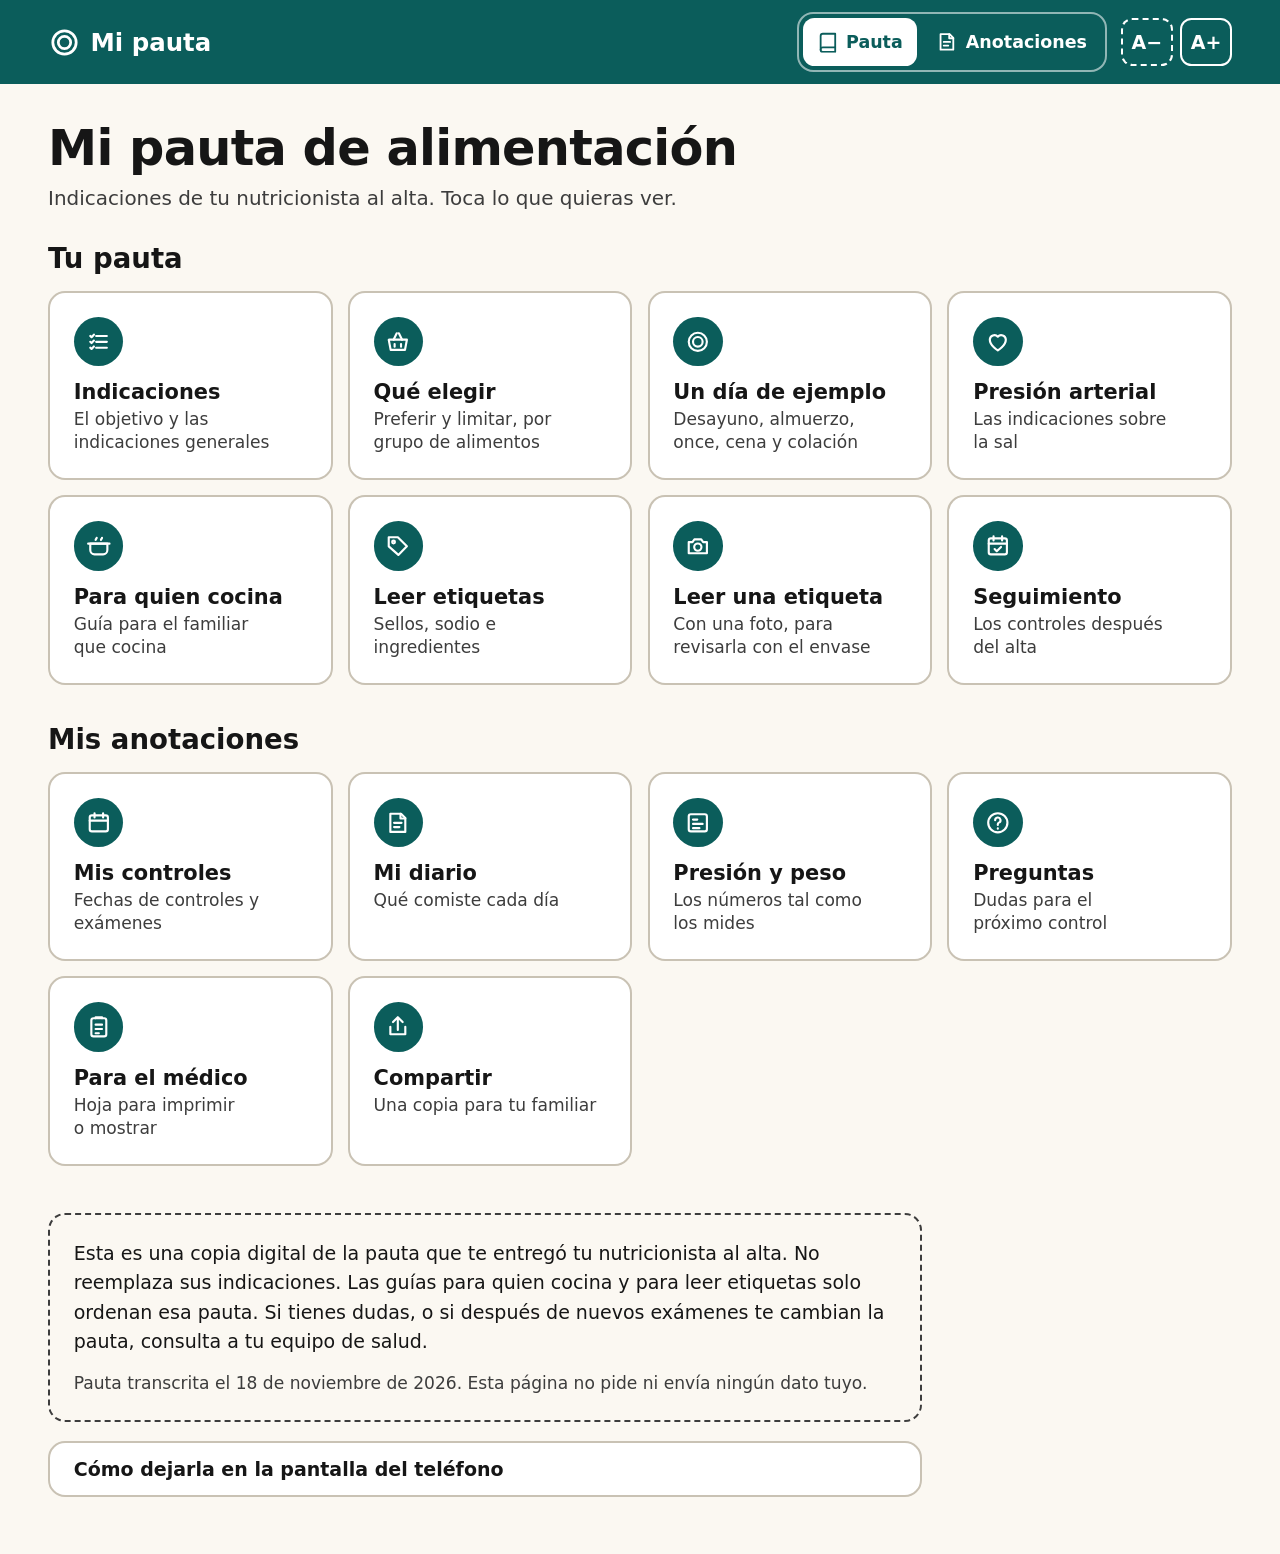
==== commit 9a01c592: "feat: add label reader screen with on-device metadata stripping and manual confirmation" ====
--- a/pauta-personal/index.html
+++ b/pauta-personal/index.html
@@ -25,6 +25,7 @@
     <symbol id="i-heart" viewBox="0 0 24 24"><path d="M12 20s-7.5-4.6-7.5-10A4.3 4.3 0 0 1 12 7.2 4.3 4.3 0 0 1 19.5 10c0 5.4-7.5 10-7.5 10z"/></symbol>
     <symbol id="i-pot" viewBox="0 0 24 24"><path d="M4 10h16v6a4 4 0 0 1-4 4H8a4 4 0 0 1-4-4z"/><path d="M2 10h20M9 6.5c0-1 1-1 1-2M14 6.5c0-1 1-1 1-2"/></symbol>
     <symbol id="i-tag" viewBox="0 0 24 24"><path d="M3.5 12.5V4h8.5l8.5 8.5-8 8z"/><circle cx="8" cy="8.5" r="1.3"/></symbol>
+    <symbol id="i-camera" viewBox="0 0 24 24"><path d="M3.5 8.5h3.5l1.8-2.5h6.4l1.8 2.5h3.5V19h-17z"/><circle cx="12" cy="13.2" r="3.4"/></symbol>
     <symbol id="i-calcheck" viewBox="0 0 24 24"><rect x="3.5" y="5" width="17" height="15" rx="2"/><path d="M3.5 10h17M8 3v4M16 3v4M9 15l2 2 4-4"/></symbol>
     <symbol id="i-cal" viewBox="0 0 24 24"><rect x="3.5" y="5" width="17" height="15" rx="2"/><path d="M3.5 10h17M8 3v4M16 3v4"/></symbol>
     <symbol id="i-num" viewBox="0 0 24 24"><rect x="3.5" y="4" width="17" height="16" rx="2"/><path d="M7.5 9h4M7.5 13h9M7.5 17h6"/></symbol>
@@ -71,6 +72,7 @@
         <li class="tile"><span class="ico"><svg class="i" aria-hidden="true"><use href="#i-heart"/></svg></span><a href="#presion">Presión arterial</a><p class="d">Las indicaciones sobre la sal</p><svg class="i go" aria-hidden="true"><use href="#i-right"/></svg></li>
         <li class="tile"><span class="ico"><svg class="i" aria-hidden="true"><use href="#i-pot"/></svg></span><a href="#cocina">Para quien cocina</a><p class="d">Guía para el familiar que cocina</p><svg class="i go" aria-hidden="true"><use href="#i-right"/></svg></li>
         <li class="tile"><span class="ico"><svg class="i" aria-hidden="true"><use href="#i-tag"/></svg></span><a href="#etiquetas">Leer etiquetas</a><p class="d">Sellos, sodio e ingredientes</p><svg class="i go" aria-hidden="true"><use href="#i-right"/></svg></li>
+        <li class="tile"><span class="ico"><svg class="i" aria-hidden="true"><use href="#i-camera"/></svg></span><a href="etiqueta.html">Leer una etiqueta</a><p class="d">Con una foto, para revisarla con el envase</p><svg class="i go" aria-hidden="true"><use href="#i-right"/></svg></li>
         <li class="tile"><span class="ico"><svg class="i" aria-hidden="true"><use href="#i-calcheck"/></svg></span><a href="#seguimiento">Seguimiento</a><p class="d">Los controles después del alta</p><svg class="i go" aria-hidden="true"><use href="#i-right"/></svg></li>
       </ul>
 
@@ -343,6 +345,10 @@
         <ul>
           <li><a href="registro.html"><svg class="i" aria-hidden="true"><use href="#i-note"/></svg>Abrir mis anotaciones</a></li>
         </ul>
+        <h2>Con una foto</h2>
+        <ul>
+          <li><a href="etiqueta.html"><svg class="i" aria-hidden="true"><use href="#i-camera"/></svg>Leer una etiqueta</a></li>
+        </ul>
       </nav>
     </div>
   </main>
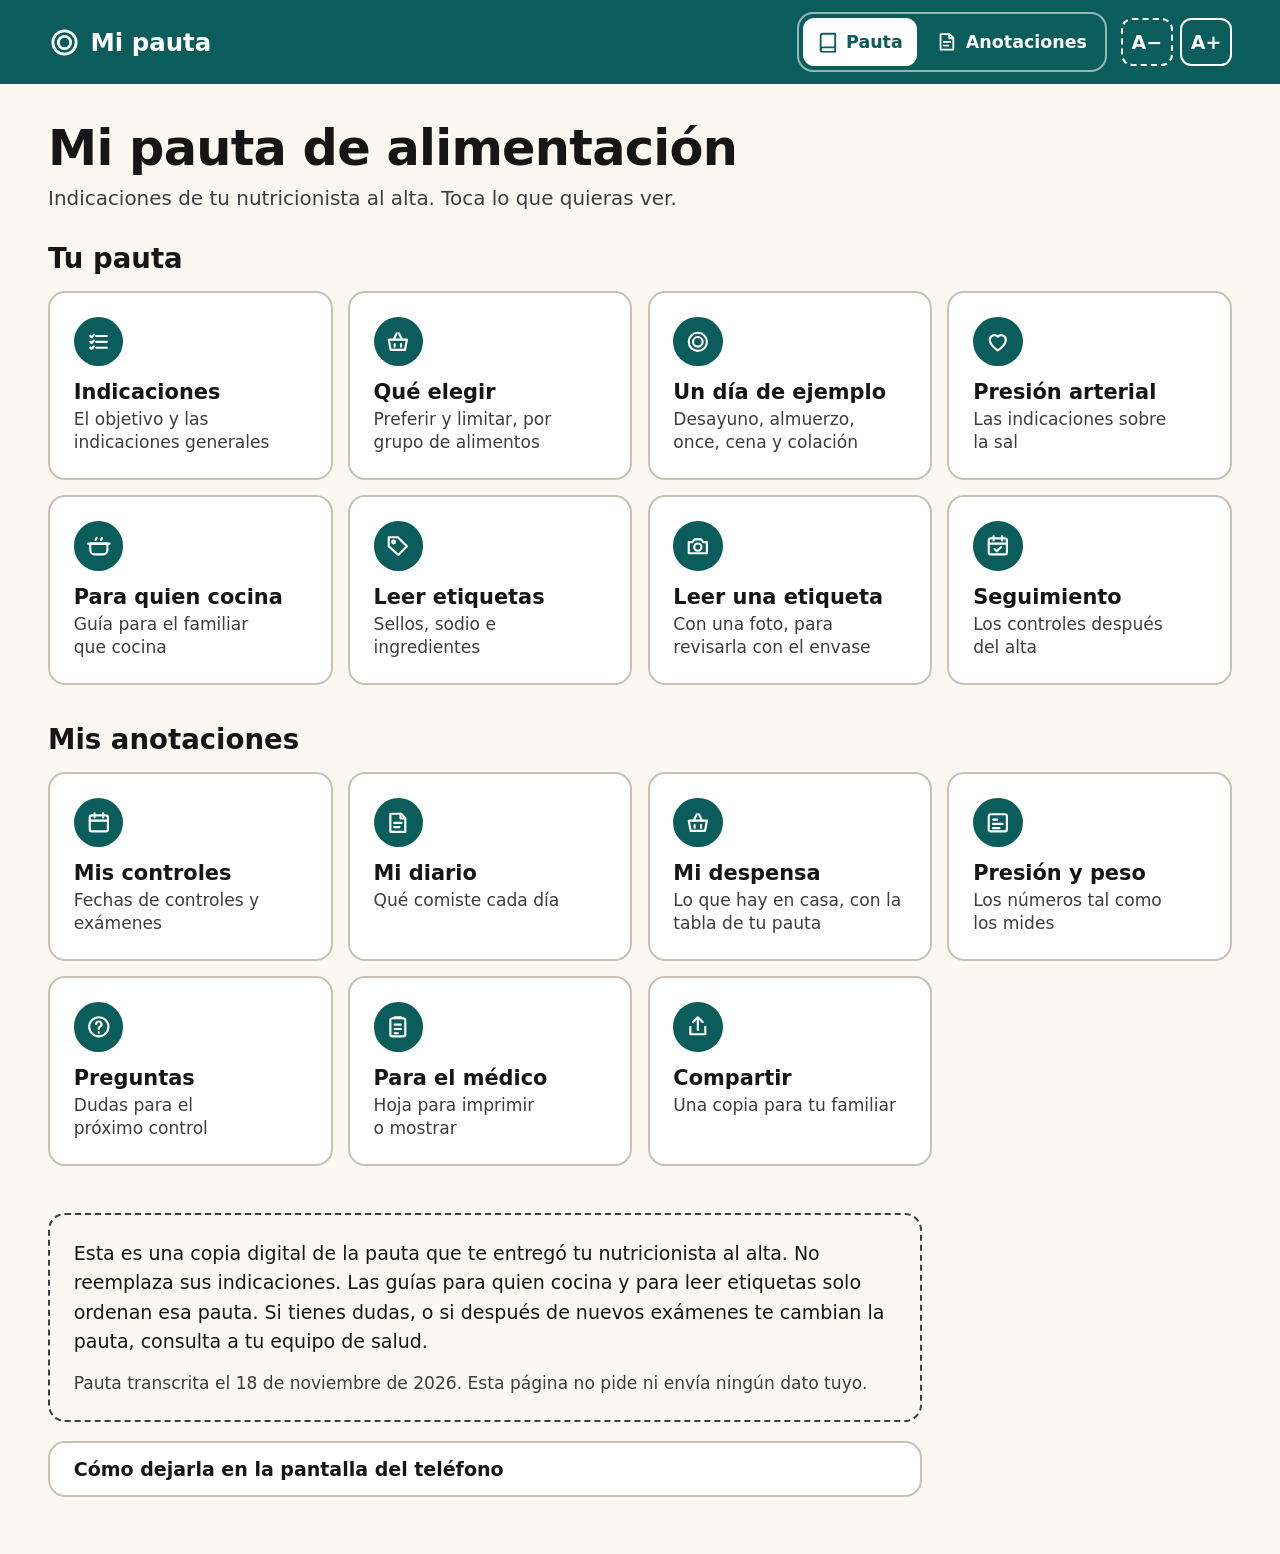
==== commit 4ca46bb0: "feat: add pantry grouped only by the pauta table, shared in the family file" ====
--- a/pauta-personal/index.html
+++ b/pauta-personal/index.html
@@ -80,6 +80,7 @@
       <ul class="tiles" aria-labelledby="g-notas">
         <li class="tile"><span class="ico"><svg class="i" aria-hidden="true"><use href="#i-cal"/></svg></span><a href="registro.html#controles">Mis controles</a><p class="d">Fechas de controles y exámenes</p><svg class="i go" aria-hidden="true"><use href="#i-right"/></svg></li>
         <li class="tile"><span class="ico"><svg class="i" aria-hidden="true"><use href="#i-note"/></svg></span><a href="registro.html#diario">Mi diario</a><p class="d">Qué comiste cada día</p><svg class="i go" aria-hidden="true"><use href="#i-right"/></svg></li>
+        <li class="tile"><span class="ico"><svg class="i" aria-hidden="true"><use href="#i-basket"/></svg></span><a href="despensa.html">Mi despensa</a><p class="d">Lo que hay en casa, con la tabla de tu pauta</p><svg class="i go" aria-hidden="true"><use href="#i-right"/></svg></li>
         <li class="tile"><span class="ico"><svg class="i" aria-hidden="true"><use href="#i-num"/></svg></span><a href="registro.html#mediciones">Presión y peso</a><p class="d">Los números tal como los mides</p><svg class="i go" aria-hidden="true"><use href="#i-right"/></svg></li>
         <li class="tile"><span class="ico"><svg class="i" aria-hidden="true"><use href="#i-q"/></svg></span><a href="registro.html#preguntas">Preguntas</a><p class="d">Dudas para el próximo control</p><svg class="i go" aria-hidden="true"><use href="#i-right"/></svg></li>
         <li class="tile"><span class="ico"><svg class="i" aria-hidden="true"><use href="#i-clip"/></svg></span><a href="registro.html#medico">Para el médico</a><p class="d">Hoja para imprimir o mostrar</p><svg class="i go" aria-hidden="true"><use href="#i-right"/></svg></li>
@@ -344,6 +345,7 @@
         <h2>Mis anotaciones</h2>
         <ul>
           <li><a href="registro.html"><svg class="i" aria-hidden="true"><use href="#i-note"/></svg>Abrir mis anotaciones</a></li>
+          <li><a href="despensa.html"><svg class="i" aria-hidden="true"><use href="#i-basket"/></svg>Mi despensa</a></li>
         </ul>
         <h2>Con una foto</h2>
         <ul>
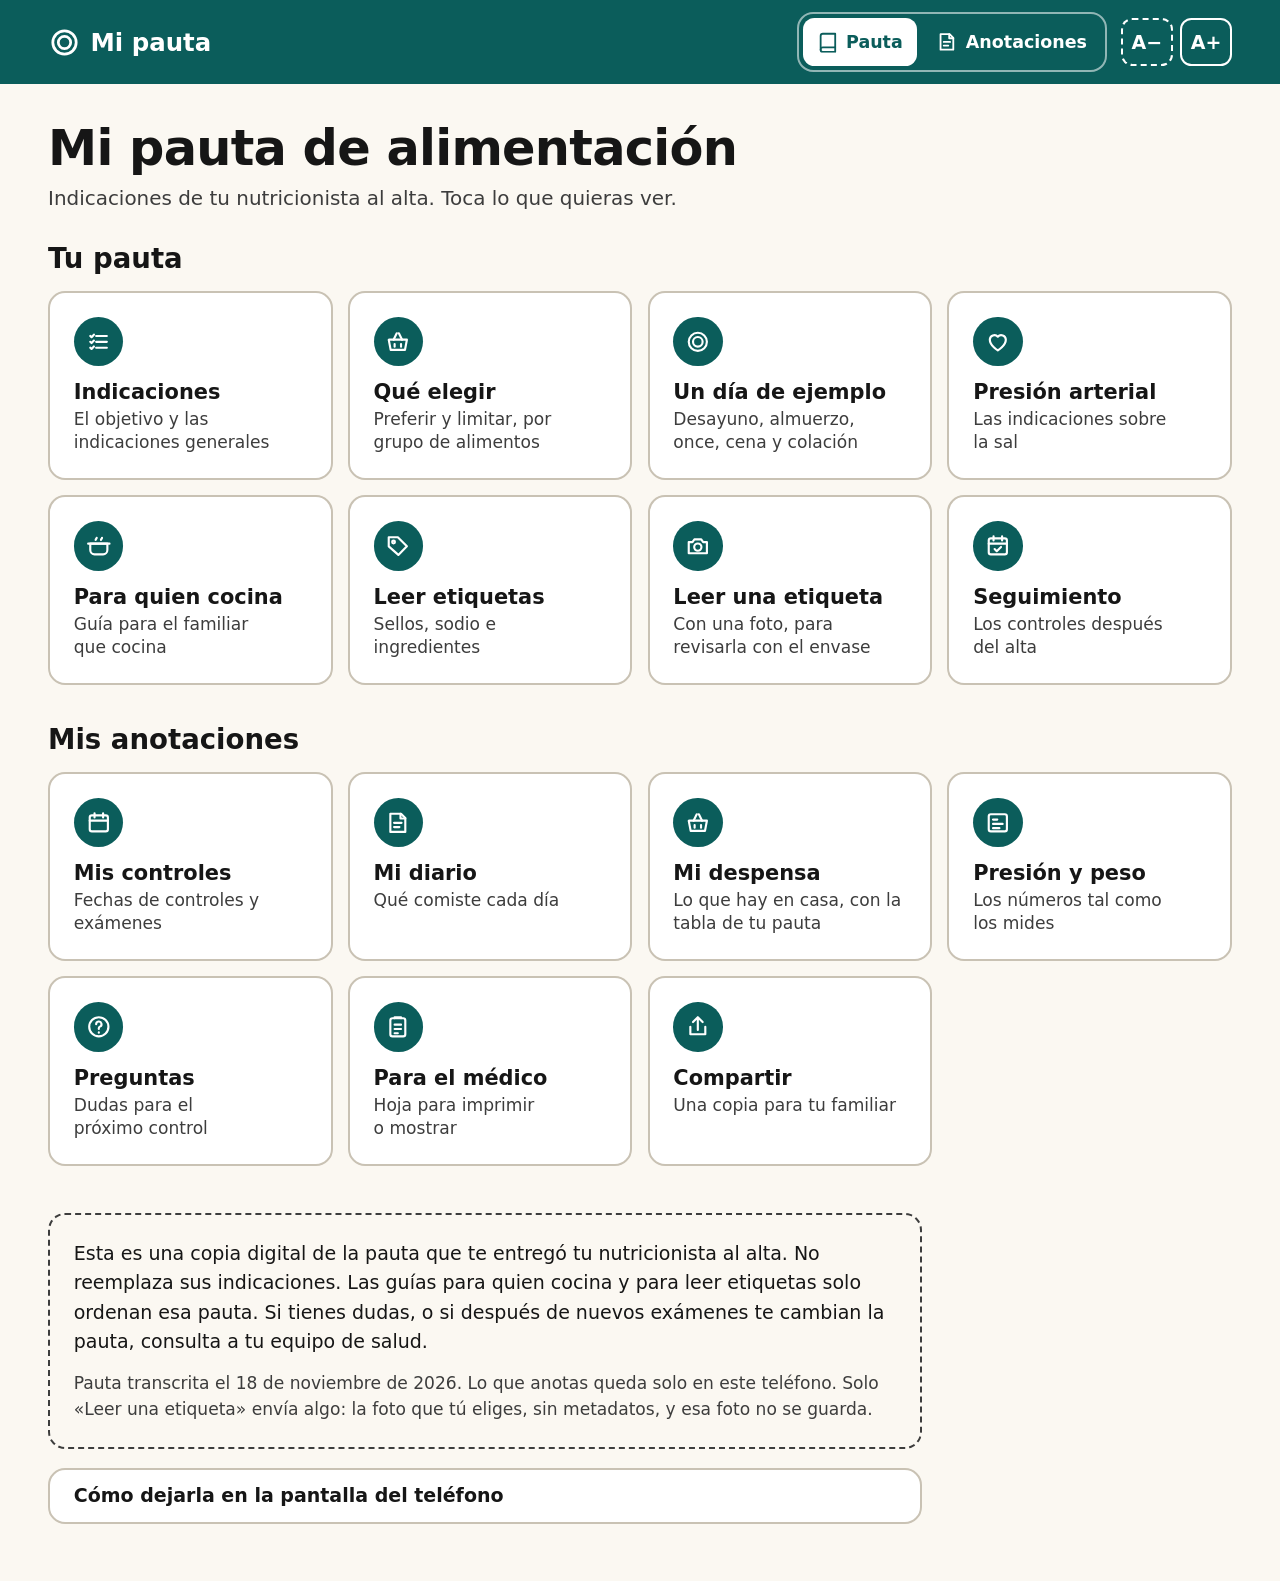
==== commit 3feb3781: "feat: label reader shows unread apart, whole-mg sodium, active confirmation; voice by blocks" ====
--- a/pauta-personal/index.html
+++ b/pauta-personal/index.html
@@ -89,7 +89,7 @@
 
       <aside class="note" aria-label="Aviso">
         <p>Esta es una copia digital de la pauta que te entregó tu nutricionista al alta. No reemplaza sus indicaciones. Las guías para quien cocina y para leer etiquetas solo ordenan esa pauta. Si tienes dudas, o si después de nuevos exámenes te cambian la pauta, consulta a tu equipo de salud.</p>
-        <p class="small">Pauta transcrita el 18 de noviembre de 2026. Esta página no pide ni envía ningún dato tuyo.</p>
+        <p class="small">Pauta transcrita el 18 de noviembre de 2026. Lo que anotas queda solo en este teléfono. Solo «Leer una etiqueta» envía algo: la foto que tú eliges, sin metadatos, y esa foto no se guarda.</p>
       </aside>
 
       <details class="install">
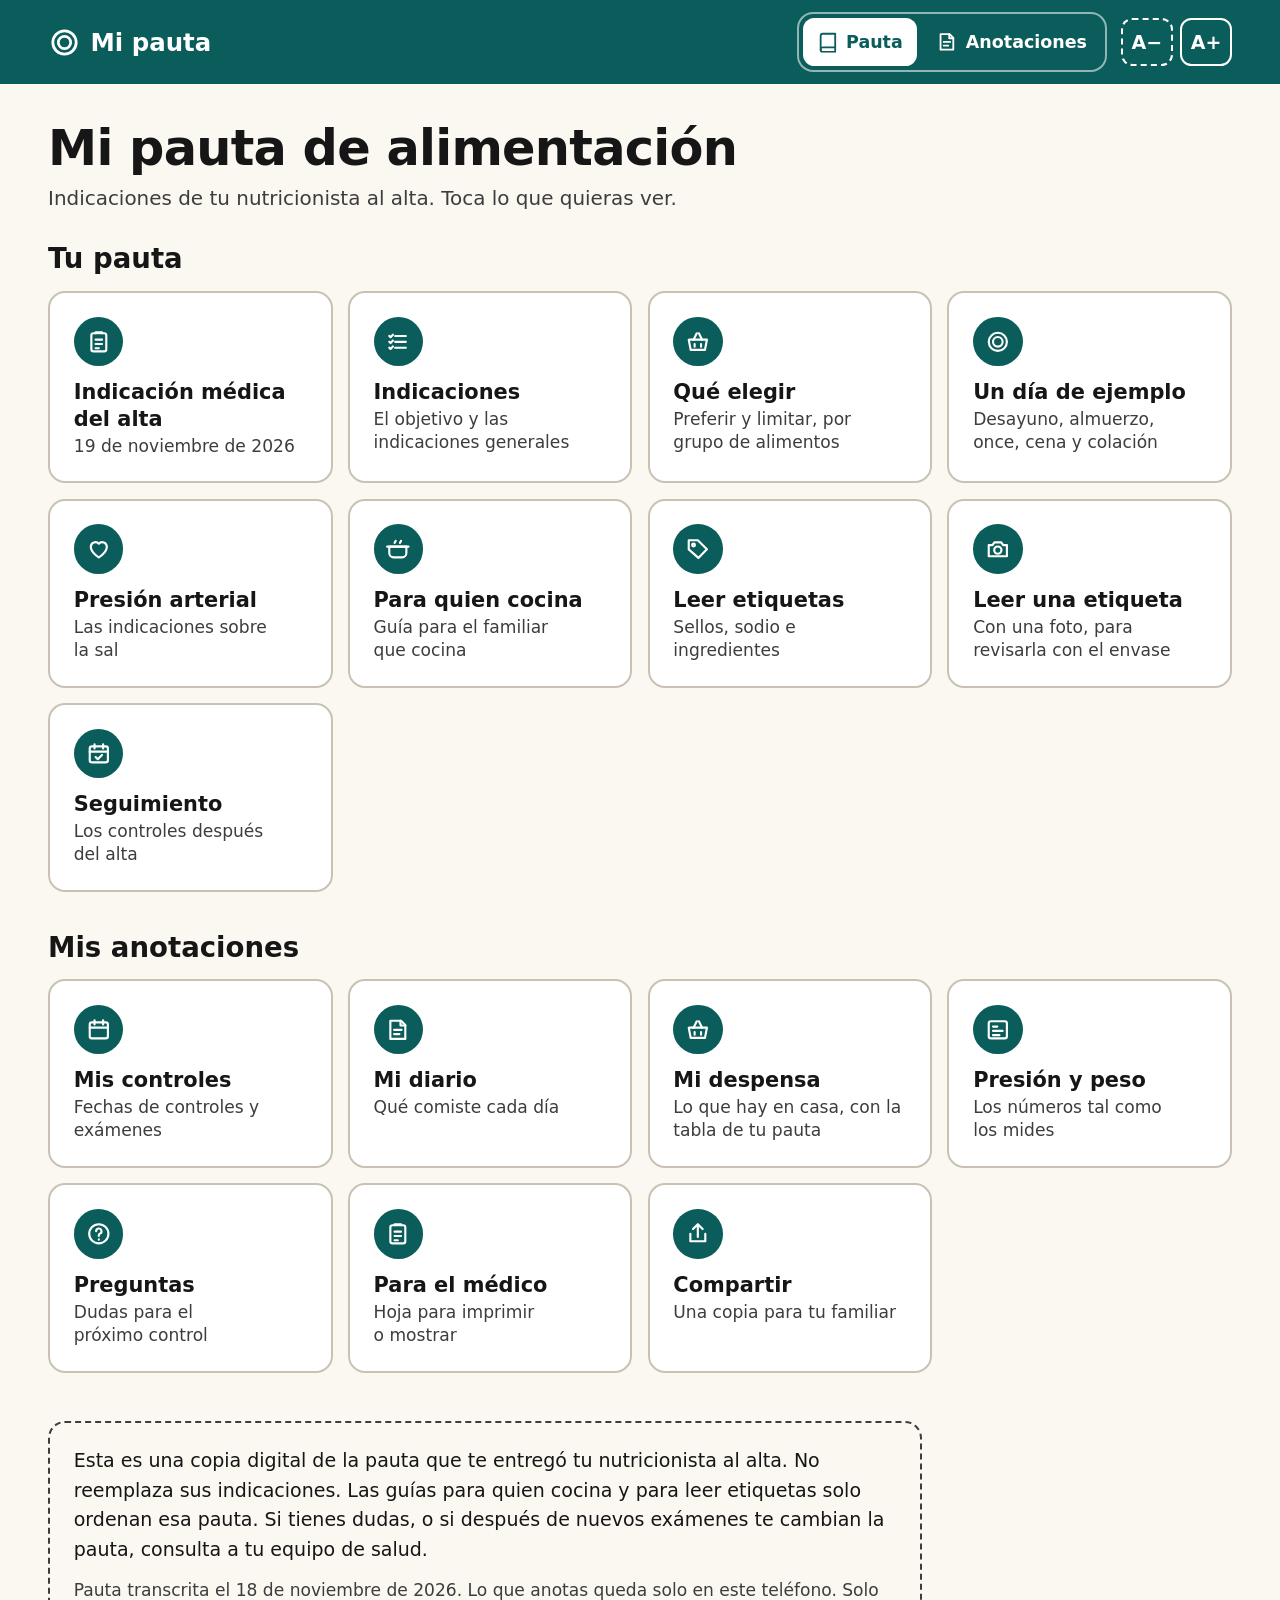
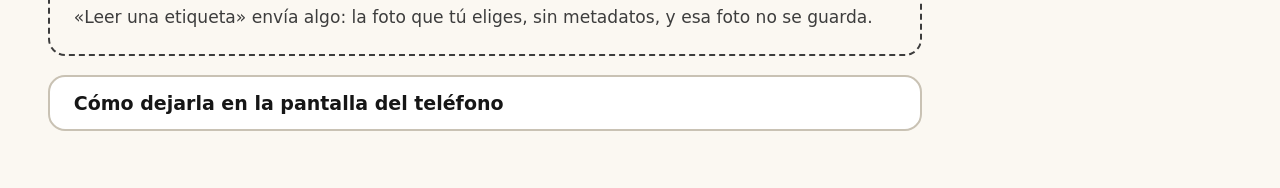
==== commit ddf1ecce: "feat: discharge indication above the pauta; reader reads 'sal light' and printed product type" ====
--- a/pauta-personal/index.html
+++ b/pauta-personal/index.html
@@ -66,6 +66,7 @@
 
       <h2 class="group-h" id="g-pauta">Tu pauta</h2>
       <ul class="tiles" aria-labelledby="g-pauta">
+        <li class="tile"><span class="ico"><svg class="i" aria-hidden="true"><use href="#i-clip"/></svg></span><a href="#alta">Indicación médica del alta</a><p class="d">19 de noviembre de 2026</p><svg class="i go" aria-hidden="true"><use href="#i-right"/></svg></li>
         <li class="tile"><span class="ico"><svg class="i" aria-hidden="true"><use href="#i-list"/></svg></span><a href="#indicaciones">Indicaciones</a><p class="d">El objetivo y las indicaciones generales</p><svg class="i go" aria-hidden="true"><use href="#i-right"/></svg></li>
         <li class="tile"><span class="ico"><svg class="i" aria-hidden="true"><use href="#i-basket"/></svg></span><a href="#elegir">Qué elegir</a><p class="d">Preferir y limitar, por grupo de alimentos</p><svg class="i go" aria-hidden="true"><use href="#i-right"/></svg></li>
         <li class="tile"><span class="ico"><svg class="i" aria-hidden="true"><use href="#i-plate"/></svg></span><a href="#dia">Un día de ejemplo</a><p class="d">Desayuno, almuerzo, once, cena y colación</p><svg class="i go" aria-hidden="true"><use href="#i-right"/></svg></li>
@@ -103,6 +104,24 @@
     <!-- One section per screen -->
     <div class="screen">
       <div class="sections">
+
+        <!-- S23: the medical indication of the discharge, as written. Nothing else here. -->
+        <section id="alta" data-route aria-labelledby="t-alta">
+          <nav class="crumbs" aria-label="Estás en"><ol><li><a href="#inicio"><svg class="i" aria-hidden="true"><use href="#i-home"/></svg>Mi pauta</a></li><li><span aria-current="page">Indicación médica del alta</span></li></ol></nav>
+          <div class="sec-head">
+            <h2 id="t-alta" tabindex="-1">Indicación médica del alta</h2>
+            <button type="button" class="speak" data-target="alta"><svg class="i" aria-hidden="true"><use href="#i-speaker"/></svg><span>Escuchar</span></button>
+          </div>
+          <div class="card measure alta">
+            <p class="fecha"><time datetime="2026-11-19">19 de noviembre de 2026</time></p>
+            <blockquote><p>Régimen renal hiposódico, bajo en potasio y fósforo.</p></blockquote>
+            <p>Pregunta a tu equipo cómo se combina con esta pauta.</p>
+          </div>
+          <nav class="pager" aria-label="Seguir leyendo">
+            <a class="next-link" href="#indicaciones"><span><span class="k">Siguiente</span> <span class="n">Indicaciones</span></span><svg class="i" aria-hidden="true"><use href="#i-right"/></svg></a>
+            <a class="home" href="#inicio"><svg class="i" aria-hidden="true"><use href="#i-home"/></svg><span class="k">Volver al inicio</span></a>
+          </nav>
+        </section>
 
         <section id="indicaciones" data-route aria-labelledby="t-indicaciones">
           <nav class="crumbs" aria-label="Estás en"><ol><li><a href="#inicio"><svg class="i" aria-hidden="true"><use href="#i-home"/></svg>Mi pauta</a></li><li><span aria-current="page">Indicaciones</span></li></ol></nav>
@@ -124,6 +143,7 @@
             </ul>
           </div>
           <nav class="pager" aria-label="Seguir leyendo">
+            <a href="#alta"><svg class="i" aria-hidden="true"><use href="#i-left"/></svg><span><span class="k">Anterior</span> <span class="n">Indicación médica del alta</span></span></a>
             <a class="next-link" href="#elegir"><span><span class="k">Siguiente</span> <span class="n">Qué elegir</span></span><svg class="i" aria-hidden="true"><use href="#i-right"/></svg></a>
             <a class="home" href="#inicio"><svg class="i" aria-hidden="true"><use href="#i-home"/></svg><span class="k">Volver al inicio</span></a>
           </nav>
@@ -334,6 +354,7 @@
       <nav class="siblings" aria-labelledby="sib-pauta">
         <h2 id="sib-pauta">Tu pauta</h2>
         <ul>
+          <li><a href="#alta">Indicación médica del alta</a></li>
           <li><a href="#indicaciones">Indicaciones</a></li>
           <li><a href="#elegir">Qué elegir</a></li>
           <li><a href="#dia">Un día de ejemplo</a></li>
--- a/pauta-personal/styles.css
+++ b/pauta-personal/styles.css
@@ -449,6 +449,18 @@
 .card > :last-child { margin-bottom: 0; }
 .objetivo { border: 3px solid var(--accent); }
 
+/* S23: the discharge indication, quoted as written. Neutral, no status colour. */
+.alta .fecha { color: var(--muted); font-size: .95rem; font-weight: 700; }
+.alta blockquote {
+  margin: 0 0 .9rem;
+  padding: .15rem 0 .15rem .9rem;
+  border-left: 4px solid var(--line);
+  font-size: 1.1rem;
+  font-weight: 700;
+  line-height: 1.4;
+}
+.alta blockquote p { margin: 0; }
+
 /* Lists of indications: one card, rows with a ring marker. */
 .items {
   list-style: none;
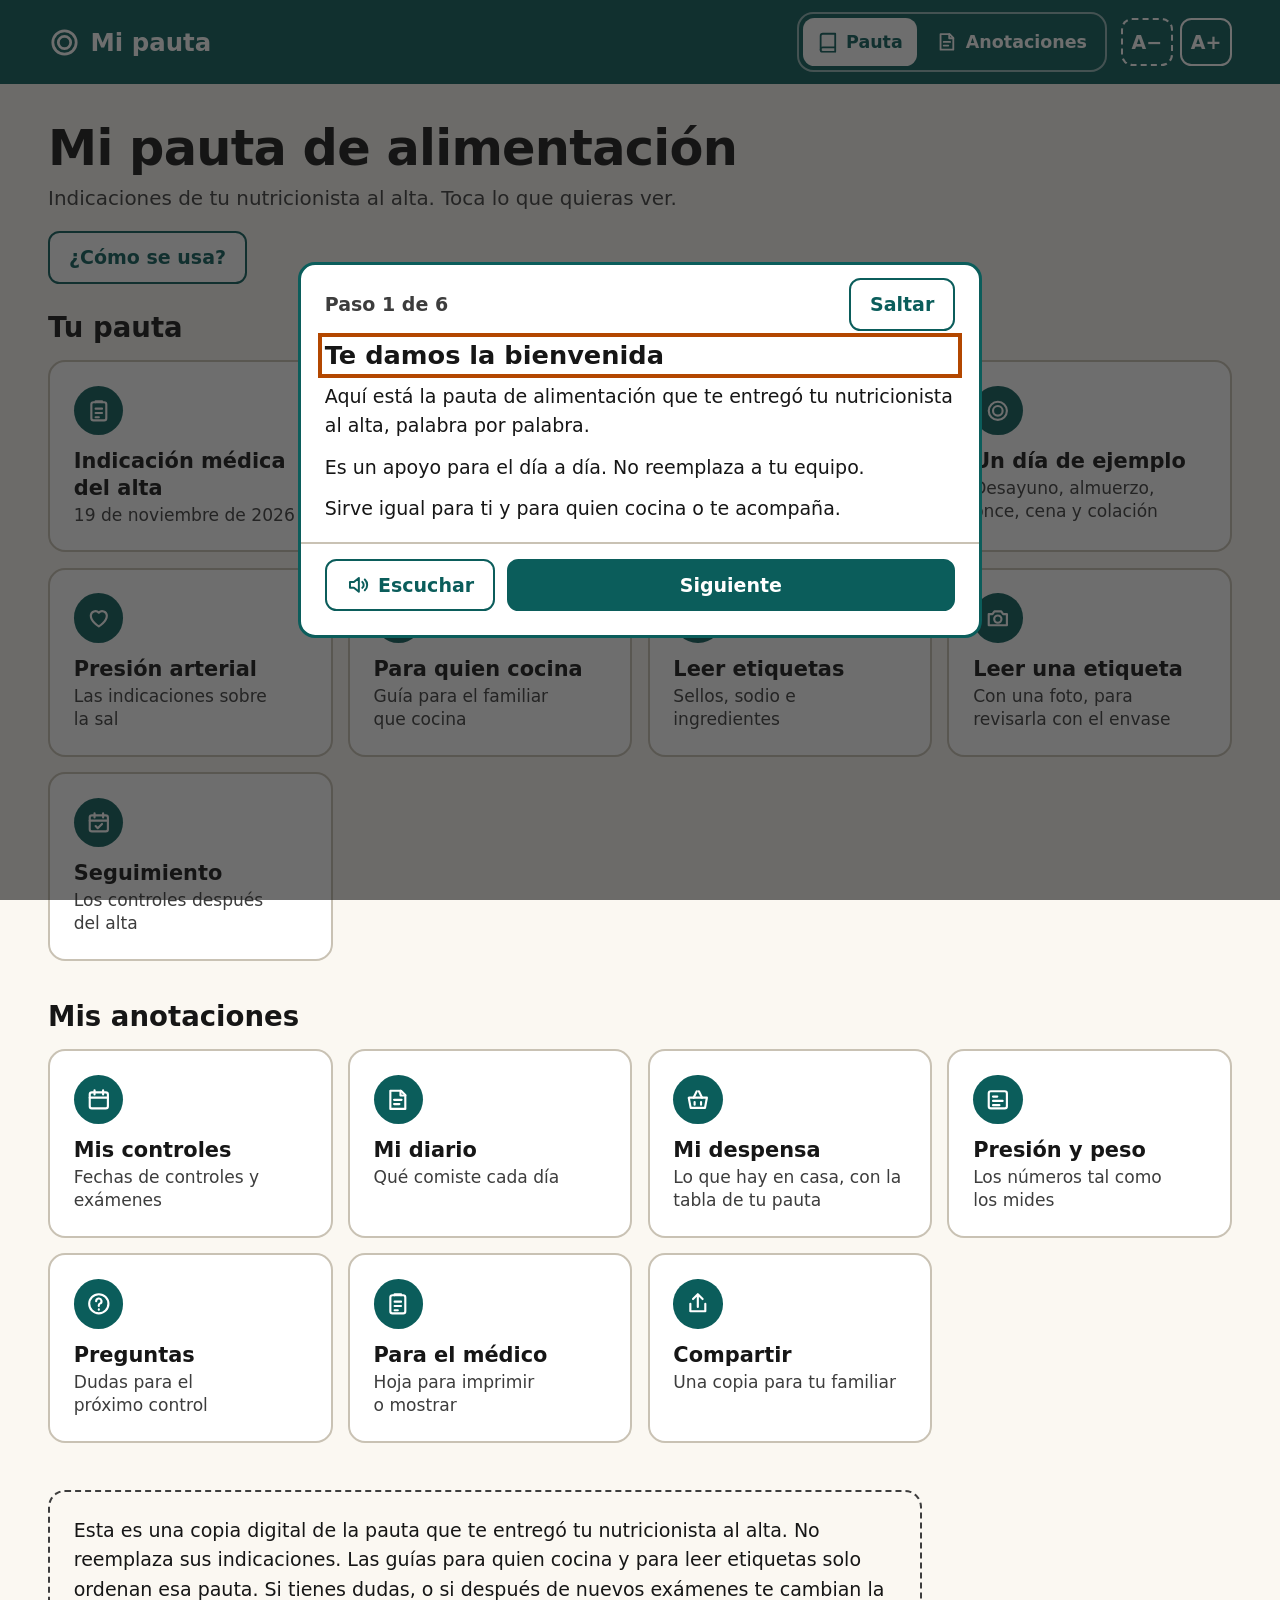
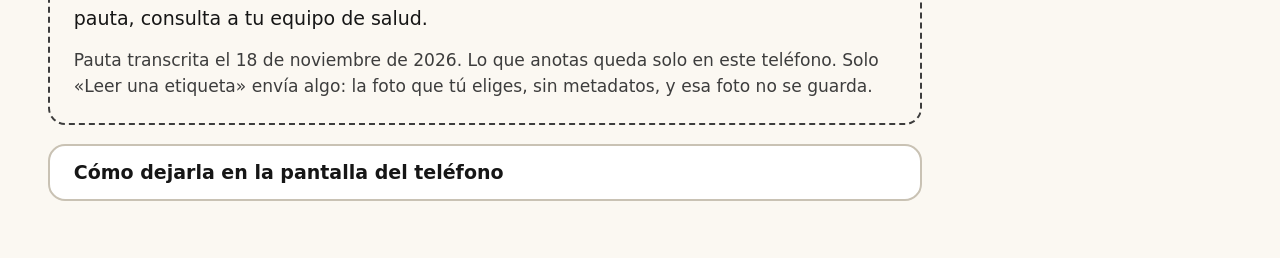
==== commit 7cbd1f7d: "feat: first-time guide with a welcome tour and per-screen help" ====
--- a/pauta-personal/index.html
+++ b/pauta-personal/index.html
@@ -62,6 +62,7 @@
       <div class="hello">
         <h1>Mi pauta de alimentación</h1>
         <p>Indicaciones de tu nutricionista al alta. Toca lo que quieras ver.</p>
+        <button type="button" class="btn guia-abrir" data-guia-abrir hidden>¿Cómo se usa?</button>
       </div>
 
       <h2 class="group-h" id="g-pauta">Tu pauta</h2>
@@ -376,6 +377,24 @@
     </div>
   </main>
 
+  <!-- S26: first-use guide. guia.js fills it from guia-core.js; without it nothing shows. -->
+  <dialog id="guia" class="guia" data-guia="inicio" aria-labelledby="guia-titulo">
+    <div class="guia-top">
+      <p id="guia-paso" class="guia-paso"></p>
+      <button type="button" class="btn guia-saltar" data-guia="saltar">Saltar</button>
+    </div>
+    <div id="guia-texto" class="guia-texto" tabindex="0" role="region" aria-labelledby="guia-titulo">
+      <h2 id="guia-titulo" tabindex="-1"></h2>
+      <div id="guia-cuerpo"></div>
+    </div>
+    <div class="guia-acciones">
+      <button type="button" class="speak" data-target="guia-texto"><svg class="i" aria-hidden="true"><use href="#i-speaker"/></svg><span>Escuchar</span></button>
+      <button type="button" class="btn" data-guia="anterior">Anterior</button>
+      <button type="button" class="btn primary" data-guia="siguiente">Siguiente</button>
+    </div>
+  </dialog>
+
   <script src="app.js"></script>
+  <script type="module" src="guia.js"></script>
 </body>
 </html>
--- a/pauta-personal/styles.css
+++ b/pauta-personal/styles.css
@@ -580,7 +580,86 @@
 }
 details.install[open] { padding-bottom: .4rem; }
 
+/* ------------------------------------------------- First-use guide (S26) */
+
+/* A native modal dialog. Text in rem, so A−/A+ applies; nothing under 1rem. */
+.btn.guia-abrir { margin: 0 0 1.1rem; font-size: 1rem; }
+.hello .guia-abrir { margin: .9rem 0 0; }
+
+.guia {
+  width: min(100% - 24px, 36rem);
+  max-width: none;
+  max-height: calc(100% - 24px);
+  max-height: calc(100dvh - 24px);
+  margin: auto;
+  padding: 0;
+  border: 3px solid var(--accent);
+  border-radius: var(--r-card);
+  background: var(--card);
+  color: var(--ink);
+  font-size: 1rem;
+  line-height: 1.5;
+}
+/* L50: a column where only the text scrolls. The top row and the button row
+   («Escuchar», «Anterior», «Siguiente») always stay inside the dialog, even with
+   A+ at its largest on a small phone. Only when open: a closed dialog stays hidden. */
+.guia[open] {
+  display: flex;
+  flex-direction: column;
+  overflow: hidden;
+  animation: guia-in .22s cubic-bezier(.16, 1, .3, 1);
+}
+.guia::backdrop { background: rgb(22 22 22 / .62); }
+html:has(.guia[open]) { overflow: hidden; }
+@keyframes guia-in {
+  from { opacity: 0; transform: translateY(.6rem); }
+}
+.guia-top {
+  display: flex;
+  flex-wrap: wrap;
+  align-items: center;
+  justify-content: space-between;
+  gap: .5rem 1rem;
+  padding: .7rem var(--pad) 0;
+  flex: none;
+}
+.guia-paso { margin: 0; font-weight: 700; color: var(--muted); }
+.guia-saltar { margin-left: auto; }
+.guia-texto {
+  flex: 1 1 auto;
+  min-height: 0;
+  overflow-y: auto;
+  overscroll-behavior: contain;
+  padding: .5rem var(--pad) .3rem;
+}
+/* The dialog clips outside its edges: draw the ring inside the text area. */
+.guia-texto:focus-visible {
+  outline-offset: -4px;
+}
+/* .despensa h2 (despensa.css) is more specific than .guia-texto h2; keep the dialog heading the same on every page. */
+.guia-texto h2,
+.despensa .guia-texto h2 {
+  margin: 0 0 .6rem;
+  font-size: 1.35rem;
+  line-height: 1.2;
+  text-wrap: balance;
+}
+.guia-texto p { margin: 0 0 .7rem; }
+.guia-acciones {
+  display: flex;
+  flex-wrap: wrap;
+  gap: .6rem;
+  padding: .8rem var(--pad) var(--pad);
+  border-top: 2px solid var(--line);
+  flex: none;
+}
+/* registro.css makes .btn smaller on its pages; the guide keeps 1rem everywhere. */
+.guia .btn, .guia .speak { font-size: 1rem; }
+.guia-acciones .speak { margin-right: auto; }
+.guia-acciones [data-guia] { flex: 1 1 auto; }
+
 @media (prefers-reduced-motion: reduce) {
+  .guia[open] { animation: none; }
   *, *::before, *::after {
     animation: none !important;
     transition: none !important;
@@ -593,7 +672,7 @@
 @media print {
   html { font-size: 12pt; }
   body { display: block; min-height: 0; }
-  .top, .skip, .tiles, .group-h, .crumbs, .pager, .siblings, .speak, .install, .foot { display: none !important; }
+  .top, .skip, .tiles, .group-h, .crumbs, .pager, .siblings, .speak, .install, .foot, .guia, .guia-abrir { display: none !important; }
   body.pauta .hub,
   body.pauta .screen,
   body.pauta section[data-route] { display: block !important; animation: none !important; }
